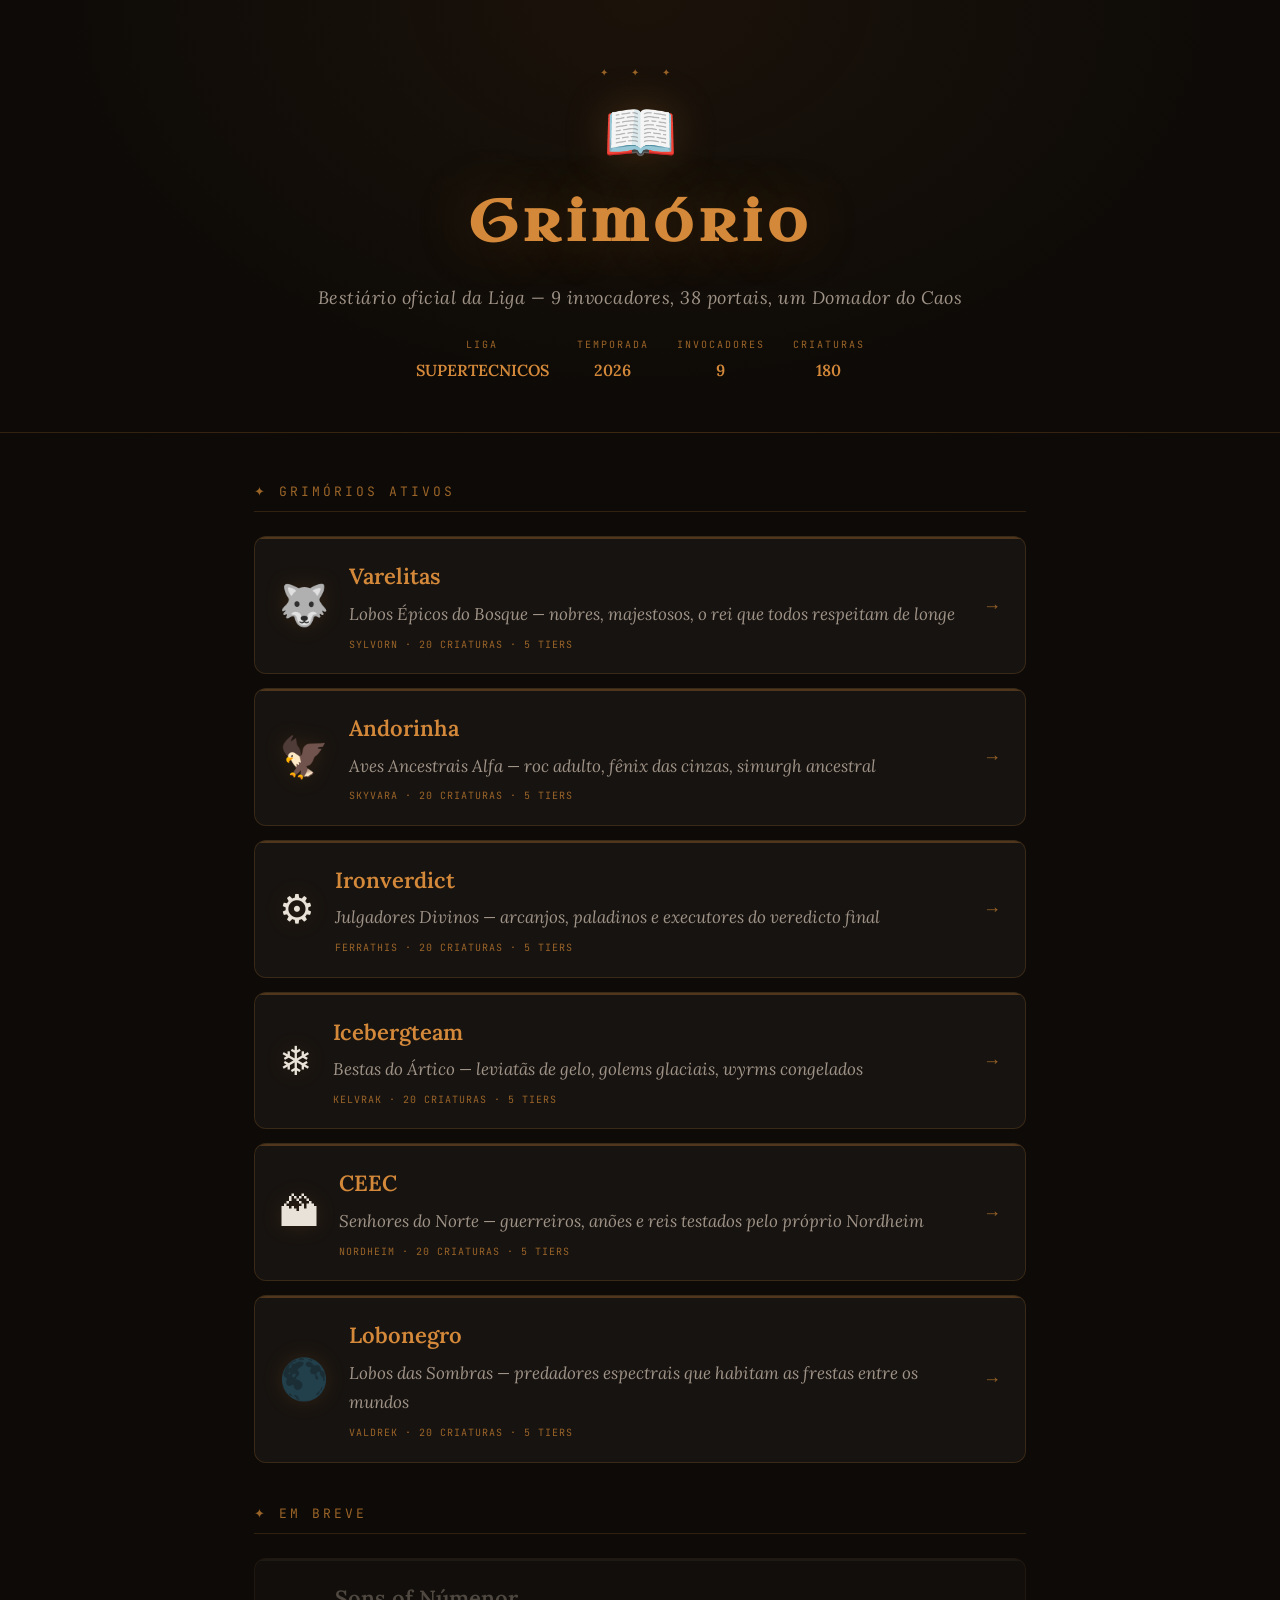
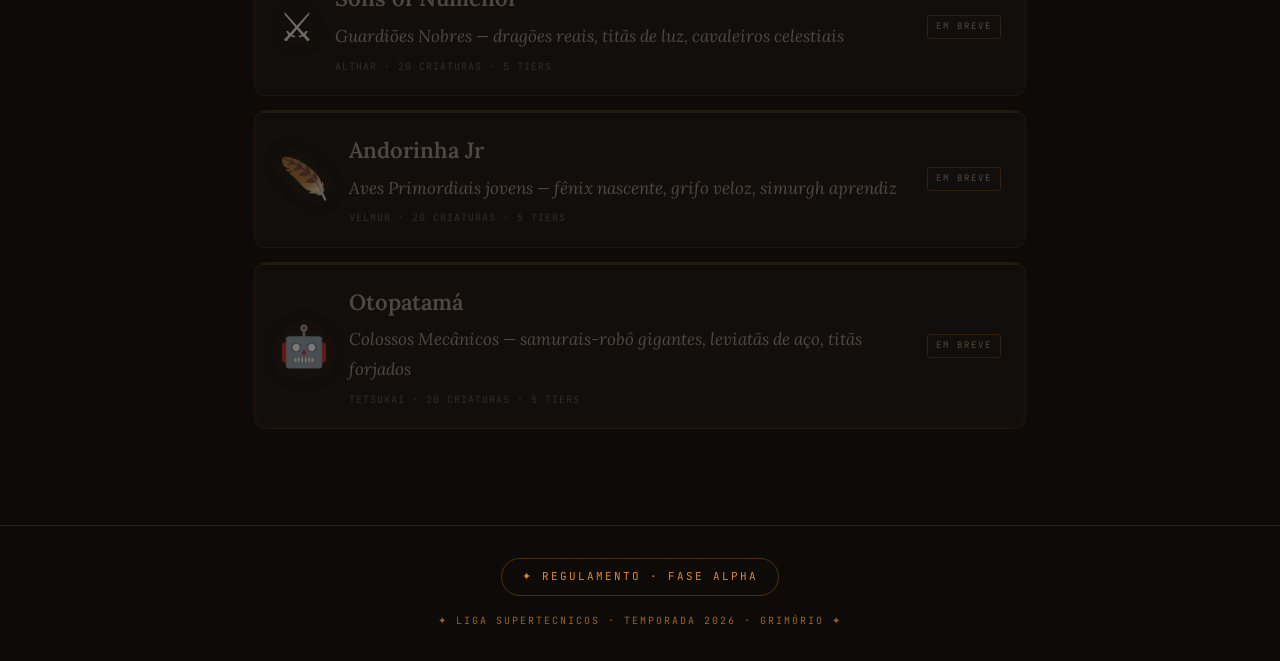
==== index.html @ a9ad7cc8 "Add files via upload" ====
<!DOCTYPE html>
<html lang="pt-BR">
<head>
<meta charset="UTF-8">
<meta name="viewport" content="width=device-width, initial-scale=1.0">
<meta name="description" content="Grimório — Liga Supertecnicos 2026. Todos os grimórios de criaturas da liga.">
<meta property="og:title" content="Grimório — Liga Supertecnicos">
<meta property="og:description" content="Todos os grimórios de criaturas · Liga Supertecnicos 2026">
<title>Grimório · Liga Supertecnicos</title>
<link rel="preconnect" href="https://fonts.googleapis.com">
<link href="https://fonts.googleapis.com/css2?family=Uncial+Antiqua&family=Lora:ital,wght@0,400;0,600;1,400;1,600&family=JetBrains+Mono:wght@400;500&display=swap" rel="stylesheet">
<style>
:root {
  --bg:          #0d0a07;
  --bg-card:     #171310;
  --bg-surface:  #1e1812;
  --ember:       #d4893a;
  --ember-dim:   #9a6428;
  --ember-glow:  rgba(196,124,43,0.10);
  --stone:       #e8e2d8;
  --stone-dim:   #a09488;
  --border:      rgba(212,137,58,0.18);
  --border-strong: rgba(212,137,58,0.35);
}
*, *::before, *::after { margin:0; padding:0; box-sizing:border-box; }
html { scroll-behavior:smooth; }
body {
  background: var(--bg);
  color: var(--stone);
  font-family: 'Lora', Georgia, serif;
  font-size: 20px;
  line-height: 1.75;
  min-height: 100vh;
  display: flex;
  flex-direction: column;
}

/* ── HEADER ── */
.header {
  text-align: center;
  padding: 4rem 1.5rem 3rem;
  border-bottom: 1px solid var(--border);
  background: radial-gradient(ellipse at 50% 0%, rgba(196,124,43,.08) 0%, transparent 68%);
}
.header-ornament {
  font-size: 10px;
  letter-spacing: 10px;
  color: var(--ember-dim);
  margin-bottom: 1.2rem;
}
.header-sigil {
  font-size: 60px;
  line-height: 1;
  margin-bottom: .7rem;
  display: block;
  filter: drop-shadow(0 0 20px rgba(196,124,43,.25));
}
.header h1 {
  font-family: 'Uncial Antiqua', serif;
  font-size: clamp(2.2rem, 8vw, 3.6rem);
  color: var(--ember);
  letter-spacing: 6px;
  text-shadow: 0 0 60px rgba(196,124,43,.3);
}
.header-sub {
  font-size: 18px;
  color: var(--stone-dim);
  font-style: italic;
  margin-top: .6rem;
  letter-spacing: .5px;
}
.header-meta {
  display: flex;
  justify-content: center;
  gap: 28px;
  margin-top: 1.4rem;
  flex-wrap: wrap;
}
.header-meta-item {
  font-family: 'JetBrains Mono', monospace;
  font-size: 10px;
  letter-spacing: 2px;
  color: var(--ember-dim);
  text-transform: uppercase;
}
.header-meta-item span {
  display: block;
  font-size: 16px;
  color: var(--ember);
  letter-spacing: 0;
  font-family: 'Lora', serif;
  font-weight: 600;
  margin-top: 2px;
}

/* ── MAIN ── */
.main {
  max-width: 820px;
  margin: 0 auto;
  padding: 3rem 1.5rem 6rem;
  flex: 1;
}

.section-title {
  font-family: 'JetBrains Mono', monospace;
  font-size: 13px;
  letter-spacing: 3px;
  color: var(--ember-dim);
  text-transform: uppercase;
  margin-bottom: 1.5rem;
  padding-bottom: 8px;
  border-bottom: 1px solid var(--border);
}
.section-title + .section-title { margin-top: 2.5rem; }

/* ── GRIMÓRIO CARD ── */
.grimorio-list { display: grid; gap: 14px; }

.grimorio-card {
  background: var(--bg-card);
  border: 1px solid var(--border);
  border-radius: 12px;
  padding: 20px 24px;
  display: flex;
  align-items: center;
  gap: 20px;
  text-decoration: none;
  color: inherit;
  transition: border-color .3s, background .3s, transform .25s;
  position: relative;
  overflow: hidden;
}
.grimorio-card::before {
  content: '';
  position: absolute;
  top: 0; left: 0; right: 0;
  height: 2px;
  background: var(--ember);
  opacity: .3;
  border-radius: 12px 12px 0 0;
}
.grimorio-card:hover {
  background: var(--bg-surface);
  border-color: var(--border-strong);
  transform: translateY(-2px);
}
.grimorio-card:hover::before { opacity: .7; }

/* ── SOON CARD ── */
.grimorio-card.soon {
  opacity: .45;
  cursor: default;
  pointer-events: none;
}
.grimorio-card.soon::before { background: var(--stone-dim); opacity: .2; }

.card-sigil {
  font-size: 40px;
  flex-shrink: 0;
  filter: drop-shadow(0 0 10px rgba(196,124,43,.15));
}
.card-info { flex: 1; }
.card-name {
  font-family: 'Lora', serif;
  font-size: 22px;
  font-weight: 600;
  color: var(--ember);
  margin-bottom: 4px;
}
.soon .card-name { color: var(--stone-dim); }
.card-desc {
  font-size: 17px;
  color: var(--stone-dim);
  font-style: italic;
}
.card-meta {
  font-family: 'JetBrains Mono', monospace;
  font-size: 10px;
  color: var(--ember-dim);
  letter-spacing: 1px;
  margin-top: 6px;
}
.soon .card-meta { color: var(--stone-dim); opacity: .5; }
.card-arrow {
  font-size: 18px;
  color: var(--ember-dim);
  flex-shrink: 0;
  transition: color .2s, transform .2s;
}
.grimorio-card:hover .card-arrow {
  color: var(--ember);
  transform: translateX(4px);
}
.card-soon-badge {
  font-family: 'JetBrains Mono', monospace;
  font-size: 9px;
  letter-spacing: 2px;
  color: var(--stone-dim);
  border: 1px solid var(--border-strong);
  border-radius: 3px;
  padding: 3px 8px;
  flex-shrink: 0;
  text-transform: uppercase;
}

/* ── FOOTER ── */
.footer {
  text-align: center;
  padding: 2rem 1.5rem;
  border-top: 1px solid var(--border);
  font-family: 'JetBrains Mono', monospace;
  font-size: 10px;
  color: var(--ember-dim);
  letter-spacing: 2px;
  text-transform: uppercase;
}

@media (max-width: 500px) {
  .main { padding: 2rem 1rem 4rem; }
  .header { padding: 2.5rem 1rem 2rem; }
  .grimorio-card { padding: 16px; gap: 14px; }
  .card-sigil { font-size: 32px; }
}
</style>
</head>
<body>

<header class="header">
  <div class="header-ornament">✦ ✦ ✦</div>
  <span class="header-sigil">📖</span>
  <h1>Grimório</h1>
  <p class="header-sub">Bestiário oficial da Liga — 9 invocadores, 38 portais, um Domador do Caos</p>
  <div class="header-meta">
    <div class="header-meta-item">Liga<span>Supertecnicos</span></div>
    <div class="header-meta-item">Temporada<span>2026</span></div>
    <div class="header-meta-item">Invocadores<span>9</span></div>
    <div class="header-meta-item">Criaturas<span>180</span></div>
  </div>
</header>

<main class="main">

  <div class="section-title">✦ Grimórios ativos</div>
  <div class="grimorio-list">

    <a class="grimorio-card" href="./varelitas/varelitas-index.html">
      <div class="card-sigil">🐺</div>
      <div class="card-info">
        <div class="card-name">Varelitas</div>
        <div class="card-desc">Lobos Épicos do Bosque — nobres, majestosos, o rei que todos respeitam de longe</div>
        <div class="card-meta">SYLVORN · 20 CRIATURAS · 5 TIERS</div>
      </div>
      <div class="card-arrow">→</div>
    </a>

    <a class="grimorio-card" href="./andorinha/andorinha-index.html">
      <div class="card-sigil">🦅</div>
      <div class="card-info">
        <div class="card-name">Andorinha</div>
        <div class="card-desc">Aves Ancestrais Alfa — roc adulto, fênix das cinzas, simurgh ancestral</div>
        <div class="card-meta">SKYVARA · 20 CRIATURAS · 5 TIERS</div>
      </div>
      <div class="card-arrow">→</div>
    </a>

    <a class="grimorio-card" href="./ironverdict/ironverdict-index.html">
      <div class="card-sigil">⚙</div>
      <div class="card-info">
        <div class="card-name">Ironverdict</div>
        <div class="card-desc">Julgadores Divinos — arcanjos, paladinos e executores do veredicto final</div>
        <div class="card-meta">FERRATHIS · 20 CRIATURAS · 5 TIERS</div>
      </div>
      <div class="card-arrow">→</div>
    </a>

    <a class="grimorio-card" href="./icebergteam/icebergteam-index.html">
      <div class="card-sigil">❄</div>
      <div class="card-info">
        <div class="card-name">Icebergteam</div>
        <div class="card-desc">Bestas do Ártico — leviatãs de gelo, golems glaciais, wyrms congelados</div>
        <div class="card-meta">KELVRAK · 20 CRIATURAS · 5 TIERS</div>
      </div>
      <div class="card-arrow">→</div>
    </a>

    <a class="grimorio-card" href="./ceec/ceec-index.html">
      <div class="card-sigil">🏔</div>
      <div class="card-info">
        <div class="card-name">CEEC</div>
        <div class="card-desc">Senhores do Norte — guerreiros, anões e reis testados pelo próprio Nordheim</div>
        <div class="card-meta">NORDHEIM · 20 CRIATURAS · 5 TIERS</div>
      </div>
      <div class="card-arrow">→</div>
    </a>

    <a class="grimorio-card" href="./lobonegro/lobonegro-index.html">
      <div class="card-sigil">🌑</div>
      <div class="card-info">
        <div class="card-name">Lobonegro</div>
        <div class="card-desc">Lobos das Sombras — predadores espectrais que habitam as frestas entre os mundos</div>
        <div class="card-meta">VALDREK · 20 CRIATURAS · 5 TIERS</div>
      </div>
      <div class="card-arrow">→</div>
    </a>

  </div>

  <div class="section-title" style="margin-top:2.5rem;">✦ Em breve</div>
  <div class="grimorio-list">

    <div class="grimorio-card soon">
      <div class="card-sigil">⚔</div>
      <div class="card-info">
        <div class="card-name">Sons of Númenor</div>
        <div class="card-desc">Guardiões Nobres — dragões reais, titãs de luz, cavaleiros celestiais</div>
        <div class="card-meta">ALTHAR · 20 CRIATURAS · 5 TIERS</div>
      </div>
      <div class="card-soon-badge">Em breve</div>
    </div>

    <div class="grimorio-card soon">
      <div class="card-sigil">🪶</div>
      <div class="card-info">
        <div class="card-name">Andorinha Jr</div>
        <div class="card-desc">Aves Primordiais jovens — fênix nascente, grifo veloz, simurgh aprendiz</div>
        <div class="card-meta">VELMUR · 20 CRIATURAS · 5 TIERS</div>
      </div>
      <div class="card-soon-badge">Em breve</div>
    </div>

    <div class="grimorio-card soon">
      <div class="card-sigil">🤖</div>
      <div class="card-info">
        <div class="card-name">Otopatamá</div>
        <div class="card-desc">Colossos Mecânicos — samurais-robô gigantes, leviatãs de aço, titãs forjados</div>
        <div class="card-meta">TETSUKAI · 20 CRIATURAS · 5 TIERS</div>
      </div>
      <div class="card-soon-badge">Em breve</div>
    </div>

  </div>

</main>

<footer class="footer">
  <a href="./regulamento-fase-alpha.html" style="display:inline-block;margin-bottom:1rem;font-family:'JetBrains Mono',monospace;font-size:11px;letter-spacing:2px;text-transform:uppercase;color:var(--ember);text-decoration:none;border:1px solid rgba(212,137,58,0.3);padding:8px 20px;border-radius:20px;transition:all .2s;" onmouseover="this.style.background='rgba(196,124,43,0.1)'" onmouseout="this.style.background='transparent'">
    ✦ Regulamento · Fase Alpha
  </a><br>
  ✦ Liga Supertecnicos · Temporada 2026 · Grimório ✦
</footer>

</body>
</html>
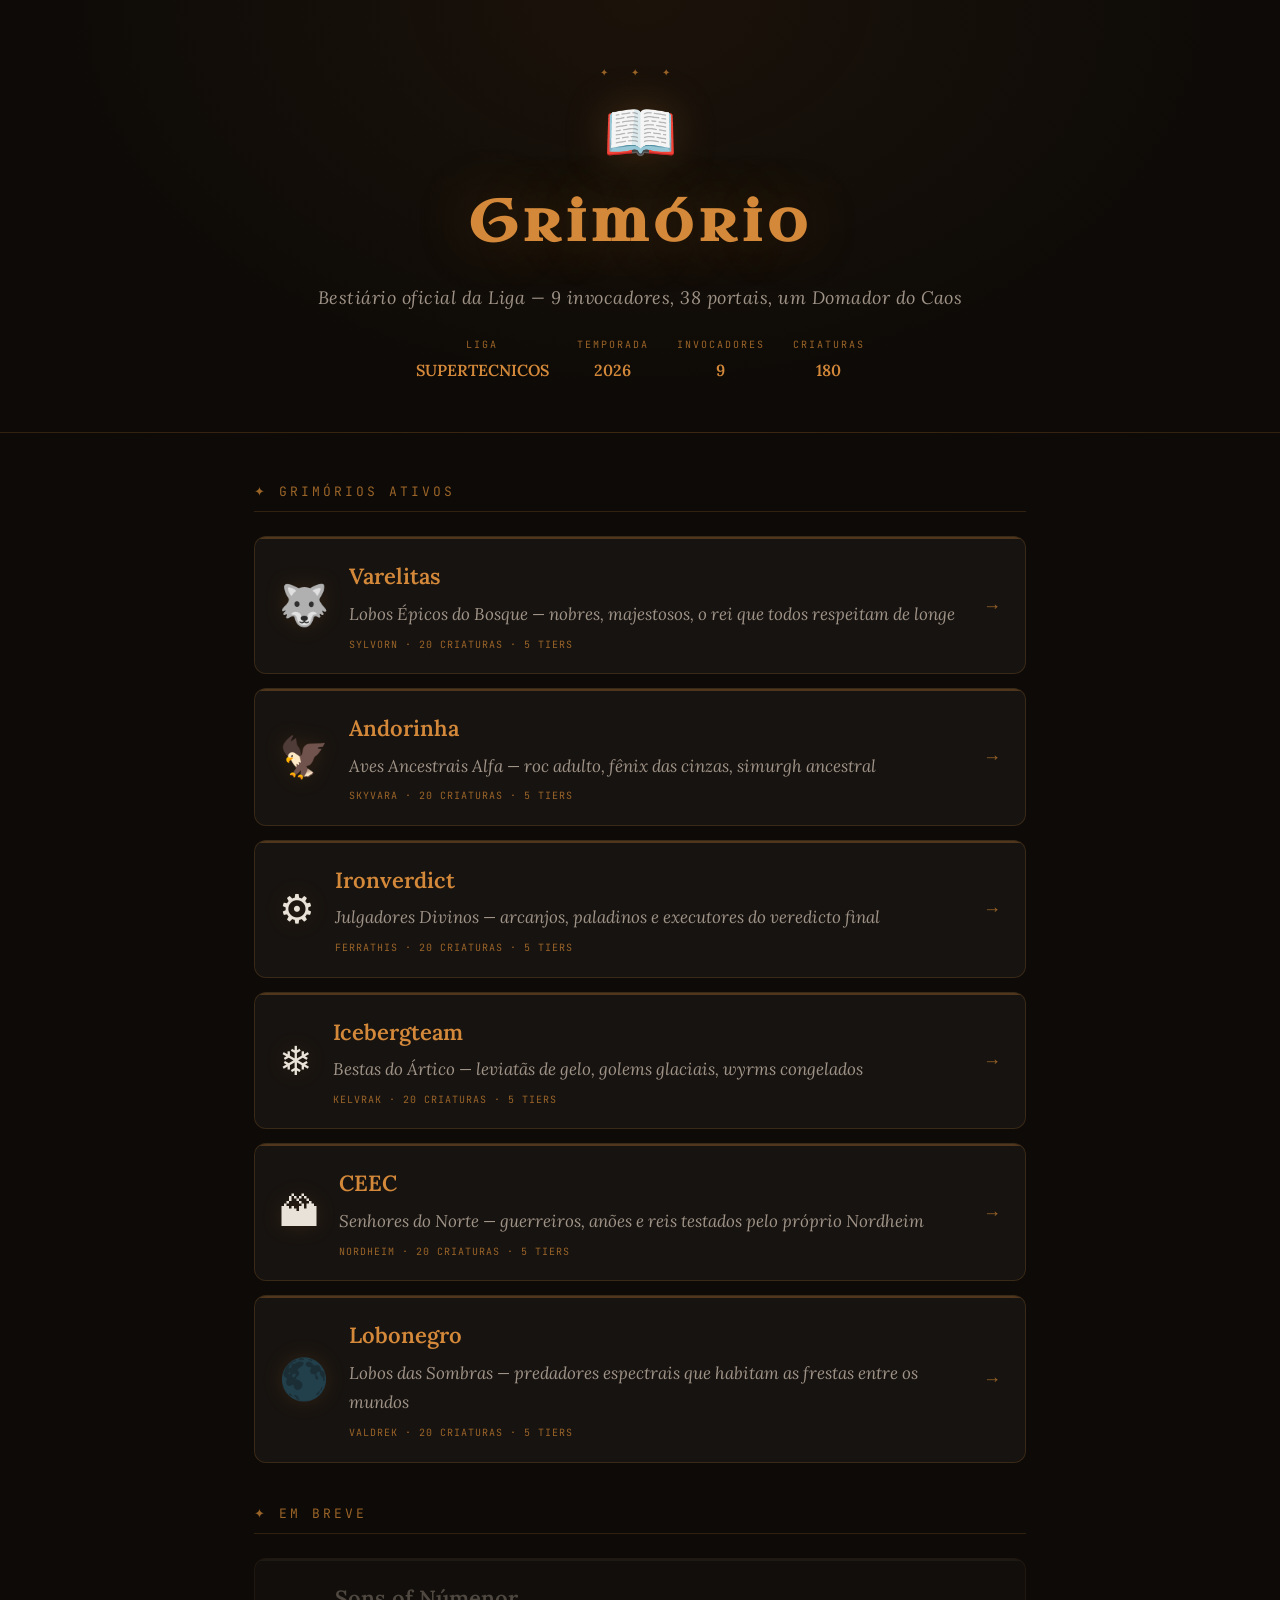
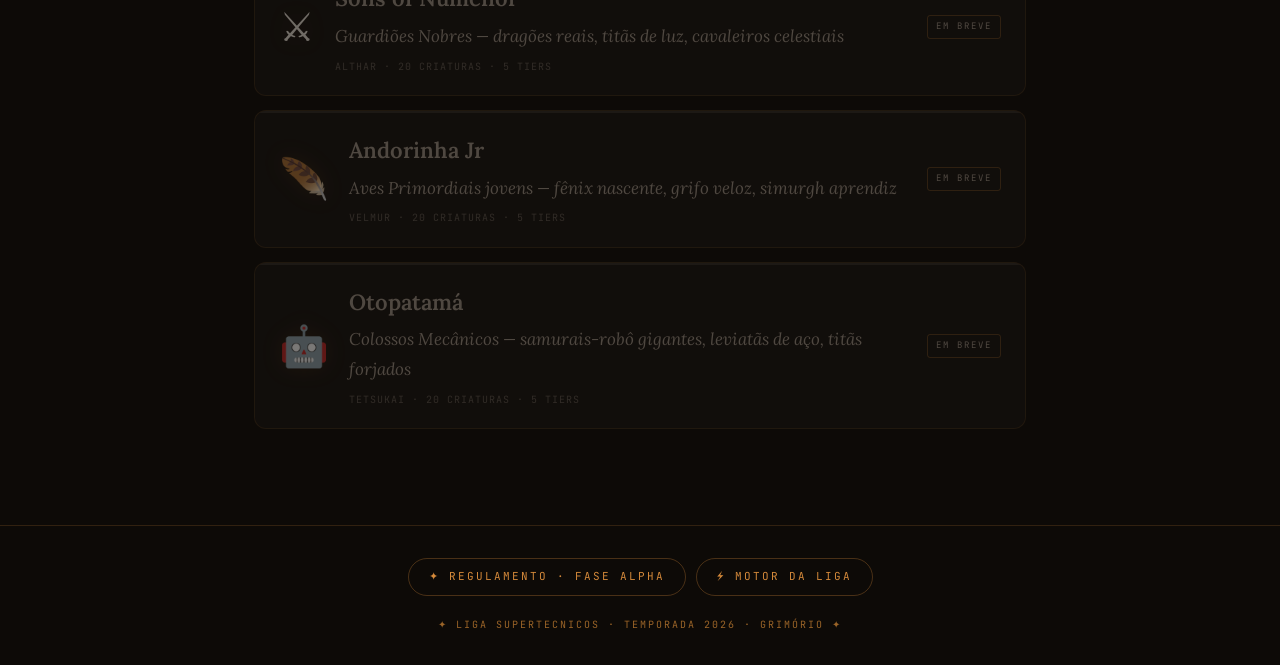
==== commit 6c777b2f: "Add files via upload" ====
--- a/index.html
+++ b/index.html
@@ -343,9 +343,14 @@
 </main>
 
 <footer class="footer">
-  <a href="./regulamento-fase-alpha.html" style="display:inline-block;margin-bottom:1rem;font-family:'JetBrains Mono',monospace;font-size:11px;letter-spacing:2px;text-transform:uppercase;color:var(--ember);text-decoration:none;border:1px solid rgba(212,137,58,0.3);padding:8px 20px;border-radius:20px;transition:all .2s;" onmouseover="this.style.background='rgba(196,124,43,0.1)'" onmouseout="this.style.background='transparent'">
-    ✦ Regulamento · Fase Alpha
-  </a><br>
+  <div style="display:flex;gap:10px;justify-content:center;flex-wrap:wrap;margin-bottom:1.25rem;">
+    <a href="./regulamento-fase-alpha.html" style="display:inline-block;font-family:'JetBrains Mono',monospace;font-size:11px;letter-spacing:2px;text-transform:uppercase;color:var(--ember);text-decoration:none;border:1px solid rgba(212,137,58,0.3);padding:8px 20px;border-radius:20px;transition:all .2s;" onmouseover="this.style.background='rgba(196,124,43,0.1)'" onmouseout="this.style.background='transparent'">
+      ✦ Regulamento · Fase Alpha
+    </a>
+    <a href="./motor-alpha.html" style="display:inline-block;font-family:'JetBrains Mono',monospace;font-size:11px;letter-spacing:2px;text-transform:uppercase;color:var(--ember);text-decoration:none;border:1px solid rgba(212,137,58,0.3);padding:8px 20px;border-radius:20px;transition:all .2s;" onmouseover="this.style.background='rgba(196,124,43,0.1)'" onmouseout="this.style.background='transparent'">
+      ⚡ Motor da Liga
+    </a>
+  </div>
   ✦ Liga Supertecnicos · Temporada 2026 · Grimório ✦
 </footer>
 
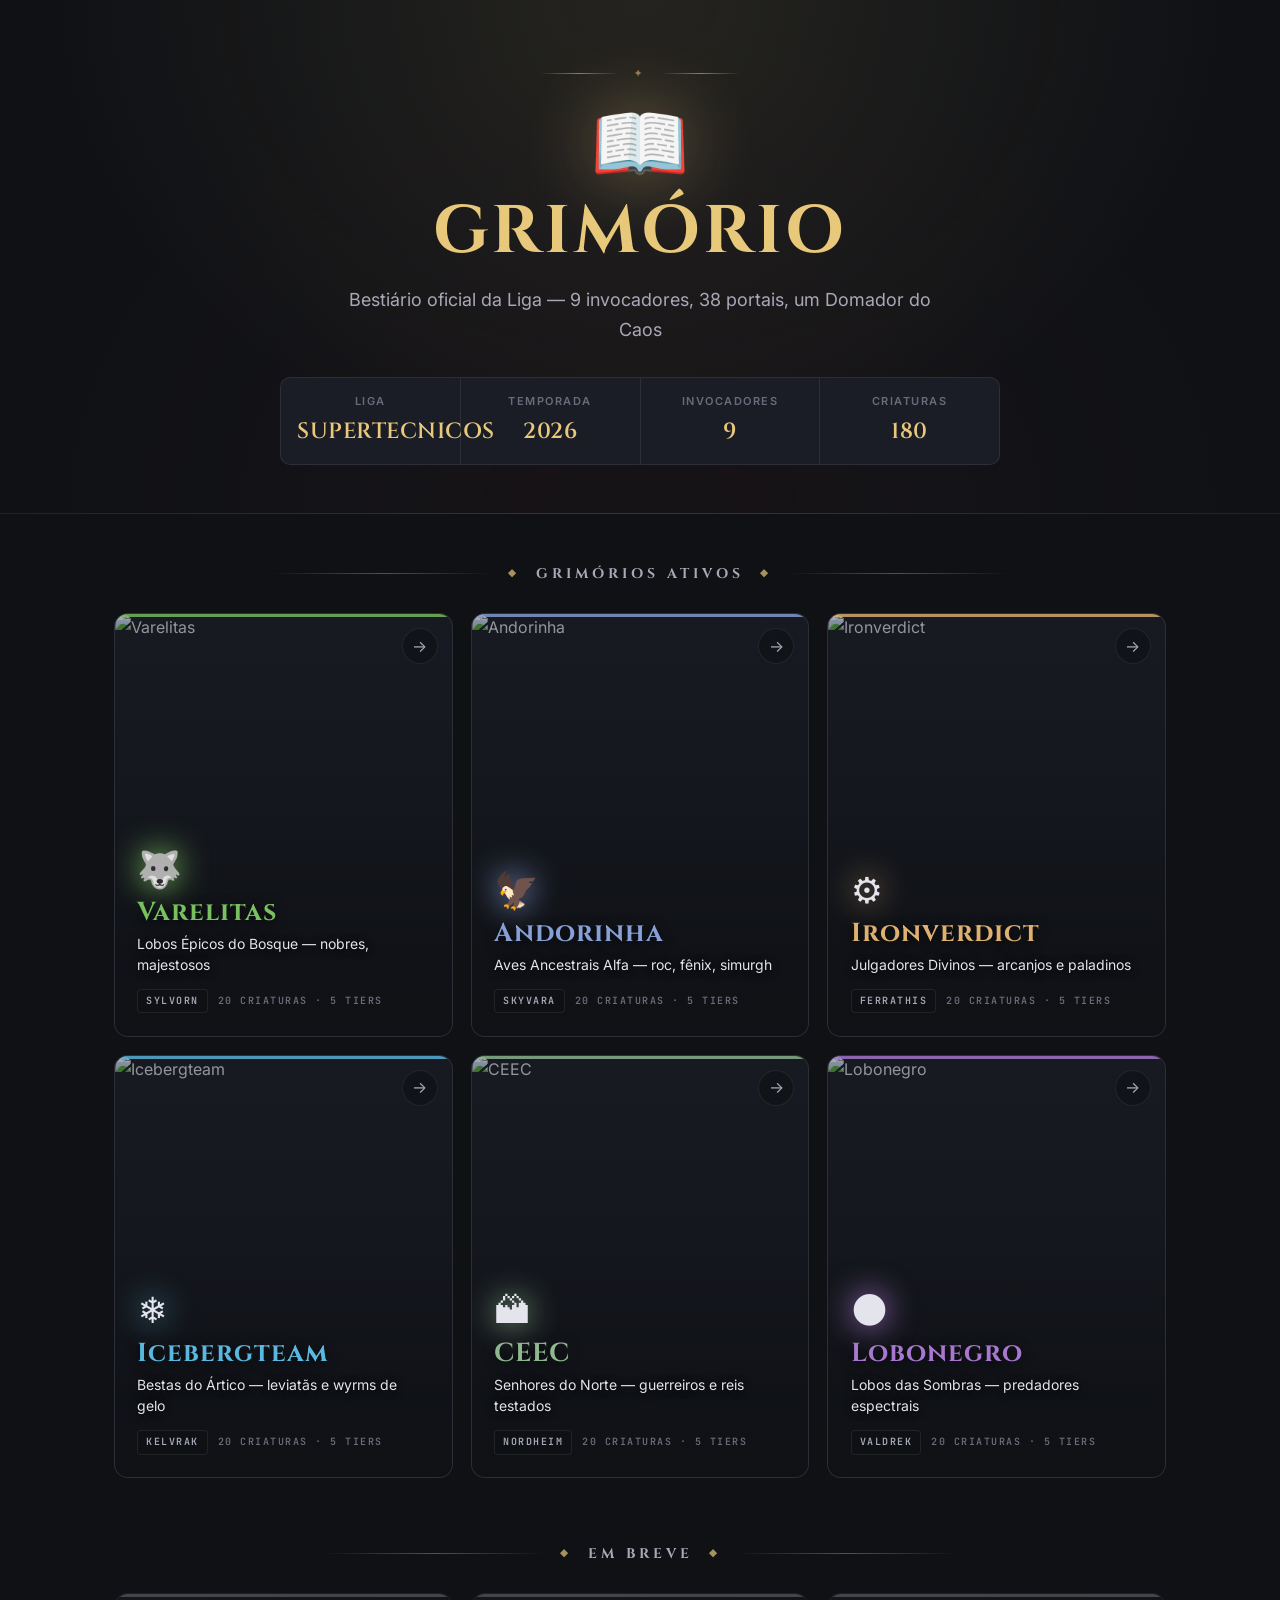
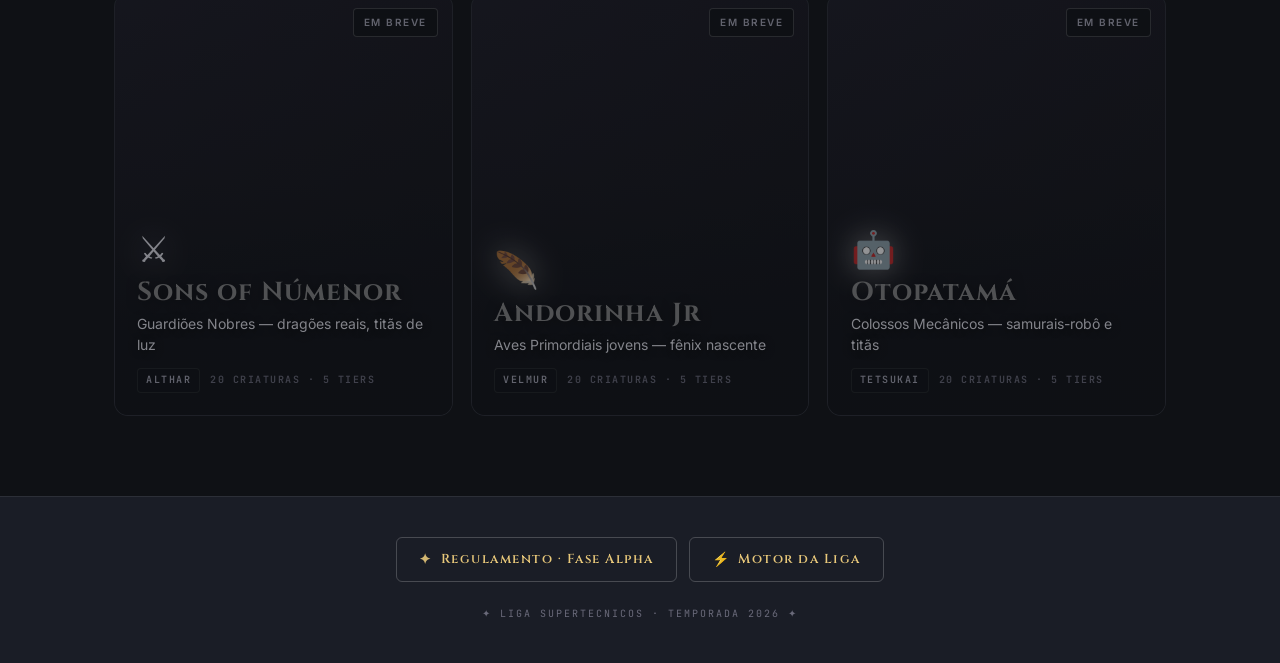
==== commit 2b82ab5f: "Add files via upload" ====
--- a/index.html
+++ b/index.html
@@ -6,227 +6,436 @@
 <meta name="description" content="Grimório — Liga Supertecnicos 2026. Todos os grimórios de criaturas da liga.">
 <meta property="og:title" content="Grimório — Liga Supertecnicos">
 <meta property="og:description" content="Todos os grimórios de criaturas · Liga Supertecnicos 2026">
-<title>Grimório · Liga Supertecnicos</title>
+<title>Grimório · Liga Supertecnicos 2026</title>
+
 <link rel="preconnect" href="https://fonts.googleapis.com">
-<link href="https://fonts.googleapis.com/css2?family=Uncial+Antiqua&family=Lora:ital,wght@0,400;0,600;1,400;1,600&family=JetBrains+Mono:wght@400;500&display=swap" rel="stylesheet">
+<link rel="preconnect" href="https://fonts.gstatic.com" crossorigin>
+<link href="https://fonts.googleapis.com/css2?family=Cinzel:wght@500;600;700&family=Inter:wght@400;500;600;700&family=JetBrains+Mono:wght@400;500;600&display=swap" rel="stylesheet">
+
 <style>
 :root {
-  --bg:          #0d0a07;
-  --bg-card:     #171310;
-  --bg-surface:  #1e1812;
-  --ember:       #d4893a;
-  --ember-dim:   #9a6428;
-  --ember-glow:  rgba(196,124,43,0.10);
-  --stone:       #e8e2d8;
-  --stone-dim:   #a09488;
-  --border:      rgba(212,137,58,0.18);
-  --border-strong: rgba(212,137,58,0.35);
-}
-*, *::before, *::after { margin:0; padding:0; box-sizing:border-box; }
-html { scroll-behavior:smooth; }
+  --bg:           #0f1115;
+  --bg-card:      #1a1d26;
+  --bg-surface:   #232633;
+  --bg-elevated:  #2c2f3d;
+
+  --text-primary:   #e4e4ec;
+  --text-secondary: #a8a8b8;
+  --text-tertiary:  #6a6a7a;
+
+  --border:        rgba(255, 255, 255, 0.08);
+  --border-strong: rgba(255, 255, 255, 0.20);
+
+  --accent:        #e8c87a;
+  --accent-soft:   rgba(232, 200, 122, 0.10);
+  --accent-strong: rgba(232, 200, 122, 0.40);
+
+  --tier-ss-rgb: 220, 80, 80;
+}
+
+* { margin: 0; padding: 0; box-sizing: border-box; }
+html { scroll-behavior: smooth; }
 body {
   background: var(--bg);
-  color: var(--stone);
-  font-family: 'Lora', Georgia, serif;
-  font-size: 20px;
-  line-height: 1.75;
+  color: var(--text-primary);
+  font-family: 'Inter', system-ui, -apple-system, sans-serif;
+  font-size: 16px;
+  line-height: 1.65;
   min-height: 100vh;
   display: flex;
   flex-direction: column;
-}
-
-/* ── HEADER ── */
+  -webkit-font-smoothing: antialiased;
+  -moz-osx-font-smoothing: grayscale;
+}
+::selection { background: var(--accent); color: var(--bg); }
+
+/* ═══════════ HEADER ═══════════ */
 .header {
   text-align: center;
   padding: 4rem 1.5rem 3rem;
   border-bottom: 1px solid var(--border);
-  background: radial-gradient(ellipse at 50% 0%, rgba(196,124,43,.08) 0%, transparent 68%);
-}
+  background:
+    radial-gradient(ellipse at 50% 0%, var(--accent-soft) 0%, transparent 65%),
+    radial-gradient(ellipse at 50% 100%, rgba(var(--tier-ss-rgb), .04) 0%, transparent 70%);
+  position: relative;
+}
+
 .header-ornament {
-  font-size: 10px;
-  letter-spacing: 10px;
-  color: var(--ember-dim);
-  margin-bottom: 1.2rem;
-}
+  display: flex;
+  align-items: center;
+  justify-content: center;
+  gap: 14px;
+  margin-bottom: 1.25rem;
+  color: var(--accent);
+  opacity: .55;
+}
+.header-ornament::before, .header-ornament::after {
+  content: '';
+  width: 80px;
+  height: 1px;
+  background: linear-gradient(90deg, transparent, currentColor, transparent);
+}
+.header-ornament-icon {
+  font-size: 11px;
+  letter-spacing: 4px;
+}
+
 .header-sigil {
-  font-size: 60px;
+  font-size: 5rem;
   line-height: 1;
-  margin-bottom: .7rem;
+  margin-bottom: 1rem;
   display: block;
-  filter: drop-shadow(0 0 20px rgba(196,124,43,.25));
-}
+  filter: drop-shadow(0 0 36px var(--accent-strong));
+}
+
 .header h1 {
-  font-family: 'Uncial Antiqua', serif;
-  font-size: clamp(2.2rem, 8vw, 3.6rem);
-  color: var(--ember);
-  letter-spacing: 6px;
-  text-shadow: 0 0 60px rgba(196,124,43,.3);
-}
+  font-family: 'Cinzel', serif;
+  font-size: clamp(2.5rem, 7vw, 4.2rem);
+  font-weight: 700;
+  color: var(--accent);
+  letter-spacing: 4px;
+  line-height: 1;
+  text-transform: uppercase;
+}
+
 .header-sub {
   font-size: 18px;
-  color: var(--stone-dim);
-  font-style: italic;
-  margin-top: .6rem;
-  letter-spacing: .5px;
-}
+  color: var(--text-secondary);
+  margin-top: 1.25rem;
+  max-width: 600px;
+  margin-left: auto;
+  margin-right: auto;
+  line-height: 1.65;
+}
+
 .header-meta {
   display: flex;
   justify-content: center;
-  gap: 28px;
-  margin-top: 1.4rem;
+  gap: 0;
+  margin-top: 2rem;
   flex-wrap: wrap;
+  border: 1px solid var(--border);
+  border-radius: 10px;
+  background: var(--bg-card);
+  max-width: 720px;
+  margin-left: auto;
+  margin-right: auto;
+  overflow: hidden;
 }
 .header-meta-item {
+  flex: 1;
+  min-width: 140px;
+  padding: 14px 16px;
+  font-family: 'Inter', sans-serif;
+  font-size: 11px;
+  font-weight: 600;
+  letter-spacing: 1.5px;
+  color: var(--text-tertiary);
+  text-transform: uppercase;
+  border-right: 1px solid var(--border);
+  text-align: center;
+}
+.header-meta-item:last-child { border-right: none; }
+.header-meta-item span {
+  display: block;
+  font-family: 'Cinzel', serif;
+  font-size: 22px;
+  font-weight: 600;
+  color: var(--accent);
+  letter-spacing: .5px;
+  margin-top: 4px;
+}
+
+/* ═══════════ MAIN ═══════════ */
+.main {
+  max-width: 1100px;
+  margin: 0 auto;
+  width: 100%;
+  padding: 3rem 1.5rem 5rem;
+  flex: 1;
+}
+
+.section-title {
+  display: flex;
+  align-items: center;
+  justify-content: center;
+  gap: 16px;
+  font-family: 'Cinzel', serif;
+  font-size: 14px;
+  font-weight: 700;
+  letter-spacing: 4px;
+  color: var(--text-secondary);
+  margin: 0 0 1.75rem;
+  text-transform: uppercase;
+}
+.section-title::before, .section-title::after {
+  content: '';
+  flex: 1;
+  max-width: 220px;
+  height: 1px;
+  background: linear-gradient(90deg, transparent, var(--accent), transparent);
+  opacity: .35;
+}
+.section-title-icon { color: var(--accent); font-size: 10px; opacity: .7; }
+.section-title.next { margin-top: 4rem; }
+
+/* ═══════════ GRIMORIO CARDS ═══════════ */
+.grimorio-grid {
+  display: grid;
+  grid-template-columns: repeat(auto-fill, minmax(280px, 1fr));
+  gap: 18px;
+}
+
+.grimorio-card {
+  position: relative;
+  display: block;
+  background: var(--bg-card);
+  border: 1px solid var(--border);
+  border-radius: 14px;
+  overflow: hidden;
+  text-decoration: none;
+  color: inherit;
+  cursor: pointer;
+  transition: transform .35s cubic-bezier(.2,.8,.2,1),
+              box-shadow .35s,
+              border-color .25s;
+  aspect-ratio: 4 / 5;
+}
+
+.grimorio-card:hover {
+  transform: translateY(-6px);
+  border-color: var(--accent-strong);
+  box-shadow: 0 16px 36px rgba(0, 0, 0, .55),
+              0 0 0 1px var(--accent-soft);
+}
+
+.card-bg-image {
+  position: absolute;
+  inset: 0;
+  width: 100%;
+  height: 100%;
+  object-fit: cover;
+  object-position: center top;
+  transition: transform .55s cubic-bezier(.2,.8,.2,1), opacity .35s;
+  opacity: .85;
+}
+.grimorio-card:hover .card-bg-image {
+  transform: scale(1.08);
+  opacity: 1;
+}
+
+.card-shade {
+  position: absolute;
+  inset: 0;
+  background:
+    linear-gradient(180deg,
+      rgba(15, 17, 21, .25) 0%,
+      rgba(15, 17, 21, .50) 45%,
+      rgba(15, 17, 21, .92) 80%,
+      rgba(15, 17, 21, .98) 100%);
+  pointer-events: none;
+}
+
+.card-accent-line {
+  position: absolute;
+  top: 0;
+  left: 0;
+  right: 0;
+  height: 3px;
+  background: var(--card-accent, var(--accent));
+  opacity: .8;
+  z-index: 2;
+}
+
+.card-content {
+  position: absolute;
+  bottom: 0;
+  left: 0;
+  right: 0;
+  padding: 1.25rem 1.4rem 1.4rem;
+  z-index: 2;
+}
+
+.card-sigil {
+  font-size: 2.25rem;
+  line-height: 1;
+  margin-bottom: .75rem;
+  display: block;
+  filter: drop-shadow(0 0 16px var(--card-accent, var(--accent)));
+}
+
+.card-name {
+  font-family: 'Cinzel', serif;
+  font-size: 26px;
+  font-weight: 700;
+  color: var(--card-accent, var(--accent));
+  letter-spacing: 1px;
+  line-height: 1.1;
+  margin-bottom: .35rem;
+  text-shadow: 0 2px 12px rgba(0, 0, 0, .6);
+}
+
+.card-tagline {
+  font-size: 14px;
+  color: var(--text-primary);
+  line-height: 1.5;
+  margin-bottom: .85rem;
+  text-shadow: 0 1px 8px rgba(0, 0, 0, .8);
+}
+
+.card-meta {
+  display: flex;
+  align-items: center;
+  gap: 10px;
   font-family: 'JetBrains Mono', monospace;
   font-size: 10px;
-  letter-spacing: 2px;
-  color: var(--ember-dim);
+  font-weight: 600;
+  color: var(--text-secondary);
+  letter-spacing: 1.5px;
   text-transform: uppercase;
 }
-.header-meta-item span {
-  display: block;
-  font-size: 16px;
-  color: var(--ember);
-  letter-spacing: 0;
-  font-family: 'Lora', serif;
-  font-weight: 600;
-  margin-top: 2px;
-}
-
-/* ── MAIN ── */
-.main {
-  max-width: 820px;
-  margin: 0 auto;
-  padding: 3rem 1.5rem 6rem;
-  flex: 1;
-}
-
-.section-title {
-  font-family: 'JetBrains Mono', monospace;
-  font-size: 13px;
-  letter-spacing: 3px;
-  color: var(--ember-dim);
-  text-transform: uppercase;
-  margin-bottom: 1.5rem;
-  padding-bottom: 8px;
-  border-bottom: 1px solid var(--border);
-}
-.section-title + .section-title { margin-top: 2.5rem; }
-
-/* ── GRIMÓRIO CARD ── */
-.grimorio-list { display: grid; gap: 14px; }
-
-.grimorio-card {
-  background: var(--bg-card);
+.card-meta-region {
+  padding: 3px 8px;
+  background: rgba(15, 17, 21, .65);
   border: 1px solid var(--border);
-  border-radius: 12px;
-  padding: 20px 24px;
+  border-radius: 4px;
+  backdrop-filter: blur(4px);
+  -webkit-backdrop-filter: blur(4px);
+}
+.card-meta-stats { color: var(--text-tertiary); }
+
+.card-arrow {
+  position: absolute;
+  top: 14px;
+  right: 14px;
+  width: 36px;
+  height: 36px;
+  border-radius: 50%;
+  background: rgba(15, 17, 21, .65);
+  border: 1px solid var(--border);
+  color: var(--text-secondary);
   display: flex;
   align-items: center;
-  gap: 20px;
-  text-decoration: none;
-  color: inherit;
-  transition: border-color .3s, background .3s, transform .25s;
-  position: relative;
-  overflow: hidden;
-}
-.grimorio-card::before {
-  content: '';
-  position: absolute;
-  top: 0; left: 0; right: 0;
-  height: 2px;
-  background: var(--ember);
-  opacity: .3;
-  border-radius: 12px 12px 0 0;
-}
-.grimorio-card:hover {
-  background: var(--bg-surface);
-  border-color: var(--border-strong);
-  transform: translateY(-2px);
-}
-.grimorio-card:hover::before { opacity: .7; }
-
-/* ── SOON CARD ── */
+  justify-content: center;
+  font-size: 16px;
+  z-index: 2;
+  backdrop-filter: blur(8px);
+  -webkit-backdrop-filter: blur(8px);
+  transition: all .25s;
+}
+.grimorio-card:hover .card-arrow {
+  background: var(--card-accent, var(--accent));
+  color: var(--bg);
+  border-color: transparent;
+  transform: translateX(3px);
+}
+
+/* SOON */
 .grimorio-card.soon {
-  opacity: .45;
   cursor: default;
   pointer-events: none;
-}
-.grimorio-card.soon::before { background: var(--stone-dim); opacity: .2; }
-
-.card-sigil {
-  font-size: 40px;
-  flex-shrink: 0;
-  filter: drop-shadow(0 0 10px rgba(196,124,43,.15));
-}
-.card-info { flex: 1; }
-.card-name {
-  font-family: 'Lora', serif;
-  font-size: 22px;
+  opacity: .55;
+}
+.grimorio-card.soon .card-bg-image {
+  filter: grayscale(.7) brightness(.7);
+}
+.card-soon-badge {
+  position: absolute;
+  top: 14px;
+  right: 14px;
+  background: rgba(15, 17, 21, .85);
+  border: 1px solid var(--border-strong);
+  color: var(--text-secondary);
+  font-family: 'Inter', sans-serif;
+  font-size: 10px;
   font-weight: 600;
-  color: var(--ember);
-  margin-bottom: 4px;
-}
-.soon .card-name { color: var(--stone-dim); }
-.card-desc {
-  font-size: 17px;
-  color: var(--stone-dim);
-  font-style: italic;
-}
-.card-meta {
+  padding: 5px 10px;
+  border-radius: 4px;
+  letter-spacing: 1.5px;
+  text-transform: uppercase;
+  z-index: 2;
+  backdrop-filter: blur(8px);
+  -webkit-backdrop-filter: blur(8px);
+}
+
+.card-placeholder-bg {
+  position: absolute;
+  inset: 0;
+  background: linear-gradient(135deg,
+    rgba(40, 35, 50, .6) 0%,
+    rgba(20, 18, 25, .9) 100%);
+}
+
+/* ═══════════ FOOTER ═══════════ */
+.footer {
+  border-top: 1px solid var(--border);
+  padding: 2.5rem 1.5rem;
+  text-align: center;
+  background: var(--bg-card);
+}
+.footer-actions {
+  display: flex;
+  gap: 12px;
+  justify-content: center;
+  flex-wrap: wrap;
+  margin-bottom: 1.5rem;
+}
+.footer-btn {
+  display: inline-flex;
+  align-items: center;
+  gap: 8px;
+  font-family: 'Cinzel', serif;
+  font-size: 13px;
+  font-weight: 600;
+  letter-spacing: 1.5px;
+  color: var(--accent);
+  text-decoration: none;
+  background: transparent;
+  border: 1px solid var(--border-strong);
+  padding: 10px 22px;
+  border-radius: 6px;
+  transition: all .25s;
+}
+.footer-btn:hover {
+  background: var(--accent-soft);
+  border-color: var(--accent);
+  transform: translateY(-1px);
+}
+.footer-btn-icon { font-size: 14px; opacity: .9; }
+
+.footer-credit {
   font-family: 'JetBrains Mono', monospace;
   font-size: 10px;
-  color: var(--ember-dim);
-  letter-spacing: 1px;
-  margin-top: 6px;
-}
-.soon .card-meta { color: var(--stone-dim); opacity: .5; }
-.card-arrow {
-  font-size: 18px;
-  color: var(--ember-dim);
-  flex-shrink: 0;
-  transition: color .2s, transform .2s;
-}
-.grimorio-card:hover .card-arrow {
-  color: var(--ember);
-  transform: translateX(4px);
-}
-.card-soon-badge {
-  font-family: 'JetBrains Mono', monospace;
-  font-size: 9px;
-  letter-spacing: 2px;
-  color: var(--stone-dim);
-  border: 1px solid var(--border-strong);
-  border-radius: 3px;
-  padding: 3px 8px;
-  flex-shrink: 0;
-  text-transform: uppercase;
-}
-
-/* ── FOOTER ── */
-.footer {
-  text-align: center;
-  padding: 2rem 1.5rem;
-  border-top: 1px solid var(--border);
-  font-family: 'JetBrains Mono', monospace;
-  font-size: 10px;
-  color: var(--ember-dim);
+  color: var(--text-tertiary);
   letter-spacing: 2px;
   text-transform: uppercase;
 }
 
-@media (max-width: 500px) {
-  .main { padding: 2rem 1rem 4rem; }
+/* ═══════════ RESPONSIVE ═══════════ */
+@media (max-width: 600px) {
   .header { padding: 2.5rem 1rem 2rem; }
-  .grimorio-card { padding: 16px; gap: 14px; }
-  .card-sigil { font-size: 32px; }
+  .header h1 { font-size: 2.2rem; letter-spacing: 2px; }
+  .header-sigil { font-size: 4rem; }
+  .header-sub { font-size: 16px; }
+  .header-meta-item { min-width: 50%; border-right: none; border-bottom: 1px solid var(--border); }
+  .header-meta-item:nth-child(odd) { border-right: 1px solid var(--border); }
+  .header-meta-item span { font-size: 18px; }
+  .main { padding: 2rem 1rem 3rem; }
+  .grimorio-grid { grid-template-columns: 1fr; gap: 14px; }
+  .grimorio-card { aspect-ratio: 16 / 11; }
+  .section-title { font-size: 12px; letter-spacing: 2.5px; gap: 10px; }
+  .section-title::before, .section-title::after { max-width: 60px; }
+  .footer { padding: 2rem 1rem; }
+  .footer-btn { font-size: 12px; padding: 9px 18px; }
 }
 </style>
 </head>
 <body>
 
 <header class="header">
-  <div class="header-ornament">✦ ✦ ✦</div>
+  <div class="header-ornament">
+    <span class="header-ornament-icon">✦</span>
+  </div>
   <span class="header-sigil">📖</span>
   <h1>Grimório</h1>
   <p class="header-sub">Bestiário oficial da Liga — 9 invocadores, 38 portais, um Domador do Caos</p>
@@ -240,118 +449,182 @@
 
 <main class="main">
 
-  <div class="section-title">✦ Grimórios ativos</div>
-  <div class="grimorio-list">
-
-    <a class="grimorio-card" href="./varelitas/varelitas-index.html">
-      <div class="card-sigil">🐺</div>
-      <div class="card-info">
+  <div class="section-title">
+    <span class="section-title-icon">◆</span>
+    Grimórios Ativos
+    <span class="section-title-icon">◆</span>
+  </div>
+  <div class="grimorio-grid">
+
+    <a class="grimorio-card" href="./varelitas/varelitas-index.html" style="--card-accent:#7ac060;">
+      <img class="card-bg-image" src="https://cdn.jsdelivr.net/gh/andersonlluna/grimorio@main/varelitas/SS%20%281%29.jpg" alt="Varelitas" loading="lazy">
+      <div class="card-shade"></div>
+      <div class="card-accent-line"></div>
+      <div class="card-arrow">→</div>
+      <div class="card-content">
+        <span class="card-sigil">🐺</span>
         <div class="card-name">Varelitas</div>
-        <div class="card-desc">Lobos Épicos do Bosque — nobres, majestosos, o rei que todos respeitam de longe</div>
-        <div class="card-meta">SYLVORN · 20 CRIATURAS · 5 TIERS</div>
-      </div>
+        <div class="card-tagline">Lobos Épicos do Bosque — nobres, majestosos</div>
+        <div class="card-meta">
+          <span class="card-meta-region">Sylvorn</span>
+          <span class="card-meta-stats">20 Criaturas · 5 Tiers</span>
+        </div>
+      </div>
+    </a>
+
+    <a class="grimorio-card" href="./andorinha/andorinha-index.html" style="--card-accent:#88a0d8;">
+      <img class="card-bg-image" src="https://cdn.jsdelivr.net/gh/andersonlluna/grimorio@main/andorinha/SS.jpg" alt="Andorinha" loading="lazy">
+      <div class="card-shade"></div>
+      <div class="card-accent-line"></div>
       <div class="card-arrow">→</div>
-    </a>
-
-    <a class="grimorio-card" href="./andorinha/andorinha-index.html">
-      <div class="card-sigil">🦅</div>
-      <div class="card-info">
+      <div class="card-content">
+        <span class="card-sigil">🦅</span>
         <div class="card-name">Andorinha</div>
-        <div class="card-desc">Aves Ancestrais Alfa — roc adulto, fênix das cinzas, simurgh ancestral</div>
-        <div class="card-meta">SKYVARA · 20 CRIATURAS · 5 TIERS</div>
-      </div>
+        <div class="card-tagline">Aves Ancestrais Alfa — roc, fênix, simurgh</div>
+        <div class="card-meta">
+          <span class="card-meta-region">Skyvara</span>
+          <span class="card-meta-stats">20 Criaturas · 5 Tiers</span>
+        </div>
+      </div>
+    </a>
+
+    <a class="grimorio-card" href="./ironverdict/ironverdict-index.html" style="--card-accent:#e0b070;">
+      <img class="card-bg-image" src="https://cdn.jsdelivr.net/gh/andersonlluna/grimorio@main/ironverdict/SS.jpg" alt="Ironverdict" loading="lazy">
+      <div class="card-shade"></div>
+      <div class="card-accent-line"></div>
       <div class="card-arrow">→</div>
-    </a>
-
-    <a class="grimorio-card" href="./ironverdict/ironverdict-index.html">
-      <div class="card-sigil">⚙</div>
-      <div class="card-info">
+      <div class="card-content">
+        <span class="card-sigil">⚙</span>
         <div class="card-name">Ironverdict</div>
-        <div class="card-desc">Julgadores Divinos — arcanjos, paladinos e executores do veredicto final</div>
-        <div class="card-meta">FERRATHIS · 20 CRIATURAS · 5 TIERS</div>
-      </div>
+        <div class="card-tagline">Julgadores Divinos — arcanjos e paladinos</div>
+        <div class="card-meta">
+          <span class="card-meta-region">Ferrathis</span>
+          <span class="card-meta-stats">20 Criaturas · 5 Tiers</span>
+        </div>
+      </div>
+    </a>
+
+    <a class="grimorio-card" href="./icebergteam/icebergteam-index.html" style="--card-accent:#5ab8e0;">
+      <img class="card-bg-image" src="https://cdn.jsdelivr.net/gh/andersonlluna/grimorio@main/icebergteam/SS.jpg" alt="Icebergteam" loading="lazy">
+      <div class="card-shade"></div>
+      <div class="card-accent-line"></div>
       <div class="card-arrow">→</div>
-    </a>
-
-    <a class="grimorio-card" href="./icebergteam/icebergteam-index.html">
-      <div class="card-sigil">❄</div>
-      <div class="card-info">
+      <div class="card-content">
+        <span class="card-sigil">❄</span>
         <div class="card-name">Icebergteam</div>
-        <div class="card-desc">Bestas do Ártico — leviatãs de gelo, golems glaciais, wyrms congelados</div>
-        <div class="card-meta">KELVRAK · 20 CRIATURAS · 5 TIERS</div>
-      </div>
+        <div class="card-tagline">Bestas do Ártico — leviatãs e wyrms de gelo</div>
+        <div class="card-meta">
+          <span class="card-meta-region">Kelvrak</span>
+          <span class="card-meta-stats">20 Criaturas · 5 Tiers</span>
+        </div>
+      </div>
+    </a>
+
+    <a class="grimorio-card" href="./ceec/ceec-index.html" style="--card-accent:#90b890;">
+      <img class="card-bg-image" src="https://cdn.jsdelivr.net/gh/andersonlluna/grimorio@main/ceec/SS.jpg" alt="CEEC" loading="lazy">
+      <div class="card-shade"></div>
+      <div class="card-accent-line"></div>
       <div class="card-arrow">→</div>
-    </a>
-
-    <a class="grimorio-card" href="./ceec/ceec-index.html">
-      <div class="card-sigil">🏔</div>
-      <div class="card-info">
+      <div class="card-content">
+        <span class="card-sigil">🏔</span>
         <div class="card-name">CEEC</div>
-        <div class="card-desc">Senhores do Norte — guerreiros, anões e reis testados pelo próprio Nordheim</div>
-        <div class="card-meta">NORDHEIM · 20 CRIATURAS · 5 TIERS</div>
-      </div>
+        <div class="card-tagline">Senhores do Norte — guerreiros e reis testados</div>
+        <div class="card-meta">
+          <span class="card-meta-region">Nordheim</span>
+          <span class="card-meta-stats">20 Criaturas · 5 Tiers</span>
+        </div>
+      </div>
+    </a>
+
+    <a class="grimorio-card" href="./lobonegro/lobonegro-index.html" style="--card-accent:#a878d0;">
+      <img class="card-bg-image" src="https://cdn.jsdelivr.net/gh/andersonlluna/grimorio@main/lobonegro/SS.jpg" alt="Lobonegro" loading="lazy">
+      <div class="card-shade"></div>
+      <div class="card-accent-line"></div>
       <div class="card-arrow">→</div>
-    </a>
-
-    <a class="grimorio-card" href="./lobonegro/lobonegro-index.html">
-      <div class="card-sigil">🌑</div>
-      <div class="card-info">
+      <div class="card-content">
+        <span class="card-sigil">🌑</span>
         <div class="card-name">Lobonegro</div>
-        <div class="card-desc">Lobos das Sombras — predadores espectrais que habitam as frestas entre os mundos</div>
-        <div class="card-meta">VALDREK · 20 CRIATURAS · 5 TIERS</div>
-      </div>
-      <div class="card-arrow">→</div>
+        <div class="card-tagline">Lobos das Sombras — predadores espectrais</div>
+        <div class="card-meta">
+          <span class="card-meta-region">Valdrek</span>
+          <span class="card-meta-stats">20 Criaturas · 5 Tiers</span>
+        </div>
+      </div>
     </a>
 
   </div>
 
-  <div class="section-title" style="margin-top:2.5rem;">✦ Em breve</div>
-  <div class="grimorio-list">
-
-    <div class="grimorio-card soon">
-      <div class="card-sigil">⚔</div>
-      <div class="card-info">
+  <div class="section-title next">
+    <span class="section-title-icon">◆</span>
+    Em Breve
+    <span class="section-title-icon">◆</span>
+  </div>
+  <div class="grimorio-grid">
+
+    <div class="grimorio-card soon" style="--card-accent:#888;">
+      <div class="card-placeholder-bg"></div>
+      <div class="card-shade"></div>
+      <div class="card-accent-line"></div>
+      <div class="card-soon-badge">Em breve</div>
+      <div class="card-content">
+        <span class="card-sigil">⚔</span>
         <div class="card-name">Sons of Númenor</div>
-        <div class="card-desc">Guardiões Nobres — dragões reais, titãs de luz, cavaleiros celestiais</div>
-        <div class="card-meta">ALTHAR · 20 CRIATURAS · 5 TIERS</div>
-      </div>
+        <div class="card-tagline">Guardiões Nobres — dragões reais, titãs de luz</div>
+        <div class="card-meta">
+          <span class="card-meta-region">Althar</span>
+          <span class="card-meta-stats">20 Criaturas · 5 Tiers</span>
+        </div>
+      </div>
+    </div>
+
+    <div class="grimorio-card soon" style="--card-accent:#888;">
+      <div class="card-placeholder-bg"></div>
+      <div class="card-shade"></div>
+      <div class="card-accent-line"></div>
       <div class="card-soon-badge">Em breve</div>
+      <div class="card-content">
+        <span class="card-sigil">🪶</span>
+        <div class="card-name">Andorinha Jr</div>
+        <div class="card-tagline">Aves Primordiais jovens — fênix nascente</div>
+        <div class="card-meta">
+          <span class="card-meta-region">Velmur</span>
+          <span class="card-meta-stats">20 Criaturas · 5 Tiers</span>
+        </div>
+      </div>
     </div>
 
-    <div class="grimorio-card soon">
-      <div class="card-sigil">🪶</div>
-      <div class="card-info">
-        <div class="card-name">Andorinha Jr</div>
-        <div class="card-desc">Aves Primordiais jovens — fênix nascente, grifo veloz, simurgh aprendiz</div>
-        <div class="card-meta">VELMUR · 20 CRIATURAS · 5 TIERS</div>
-      </div>
+    <div class="grimorio-card soon" style="--card-accent:#888;">
+      <div class="card-placeholder-bg"></div>
+      <div class="card-shade"></div>
+      <div class="card-accent-line"></div>
       <div class="card-soon-badge">Em breve</div>
+      <div class="card-content">
+        <span class="card-sigil">🤖</span>
+        <div class="card-name">Otopatamá</div>
+        <div class="card-tagline">Colossos Mecânicos — samurais-robô e titãs</div>
+        <div class="card-meta">
+          <span class="card-meta-region">Tetsukai</span>
+          <span class="card-meta-stats">20 Criaturas · 5 Tiers</span>
+        </div>
+      </div>
     </div>
 
-    <div class="grimorio-card soon">
-      <div class="card-sigil">🤖</div>
-      <div class="card-info">
-        <div class="card-name">Otopatamá</div>
-        <div class="card-desc">Colossos Mecânicos — samurais-robô gigantes, leviatãs de aço, titãs forjados</div>
-        <div class="card-meta">TETSUKAI · 20 CRIATURAS · 5 TIERS</div>
-      </div>
-      <div class="card-soon-badge">Em breve</div>
-    </div>
-
   </div>
 
 </main>
 
 <footer class="footer">
-  <div style="display:flex;gap:10px;justify-content:center;flex-wrap:wrap;margin-bottom:1.25rem;">
-    <a href="./regulamento-fase-alpha.html" style="display:inline-block;font-family:'JetBrains Mono',monospace;font-size:11px;letter-spacing:2px;text-transform:uppercase;color:var(--ember);text-decoration:none;border:1px solid rgba(212,137,58,0.3);padding:8px 20px;border-radius:20px;transition:all .2s;" onmouseover="this.style.background='rgba(196,124,43,0.1)'" onmouseout="this.style.background='transparent'">
-      ✦ Regulamento · Fase Alpha
-    </a>
-    <a href="./motor-alpha.html" style="display:inline-block;font-family:'JetBrains Mono',monospace;font-size:11px;letter-spacing:2px;text-transform:uppercase;color:var(--ember);text-decoration:none;border:1px solid rgba(212,137,58,0.3);padding:8px 20px;border-radius:20px;transition:all .2s;" onmouseover="this.style.background='rgba(196,124,43,0.1)'" onmouseout="this.style.background='transparent'">
-      ⚡ Motor da Liga
+  <div class="footer-actions">
+    <a href="./regulamento-fase-alpha.html" class="footer-btn">
+      <span class="footer-btn-icon">✦</span>
+      Regulamento · Fase Alpha
+    </a>
+    <a href="./motor-alpha.html" class="footer-btn">
+      <span class="footer-btn-icon">⚡</span>
+      Motor da Liga
     </a>
   </div>
-  ✦ Liga Supertecnicos · Temporada 2026 · Grimório ✦
+  <div class="footer-credit">✦ Liga Supertecnicos · Temporada 2026 ✦</div>
 </footer>
 
 </body>
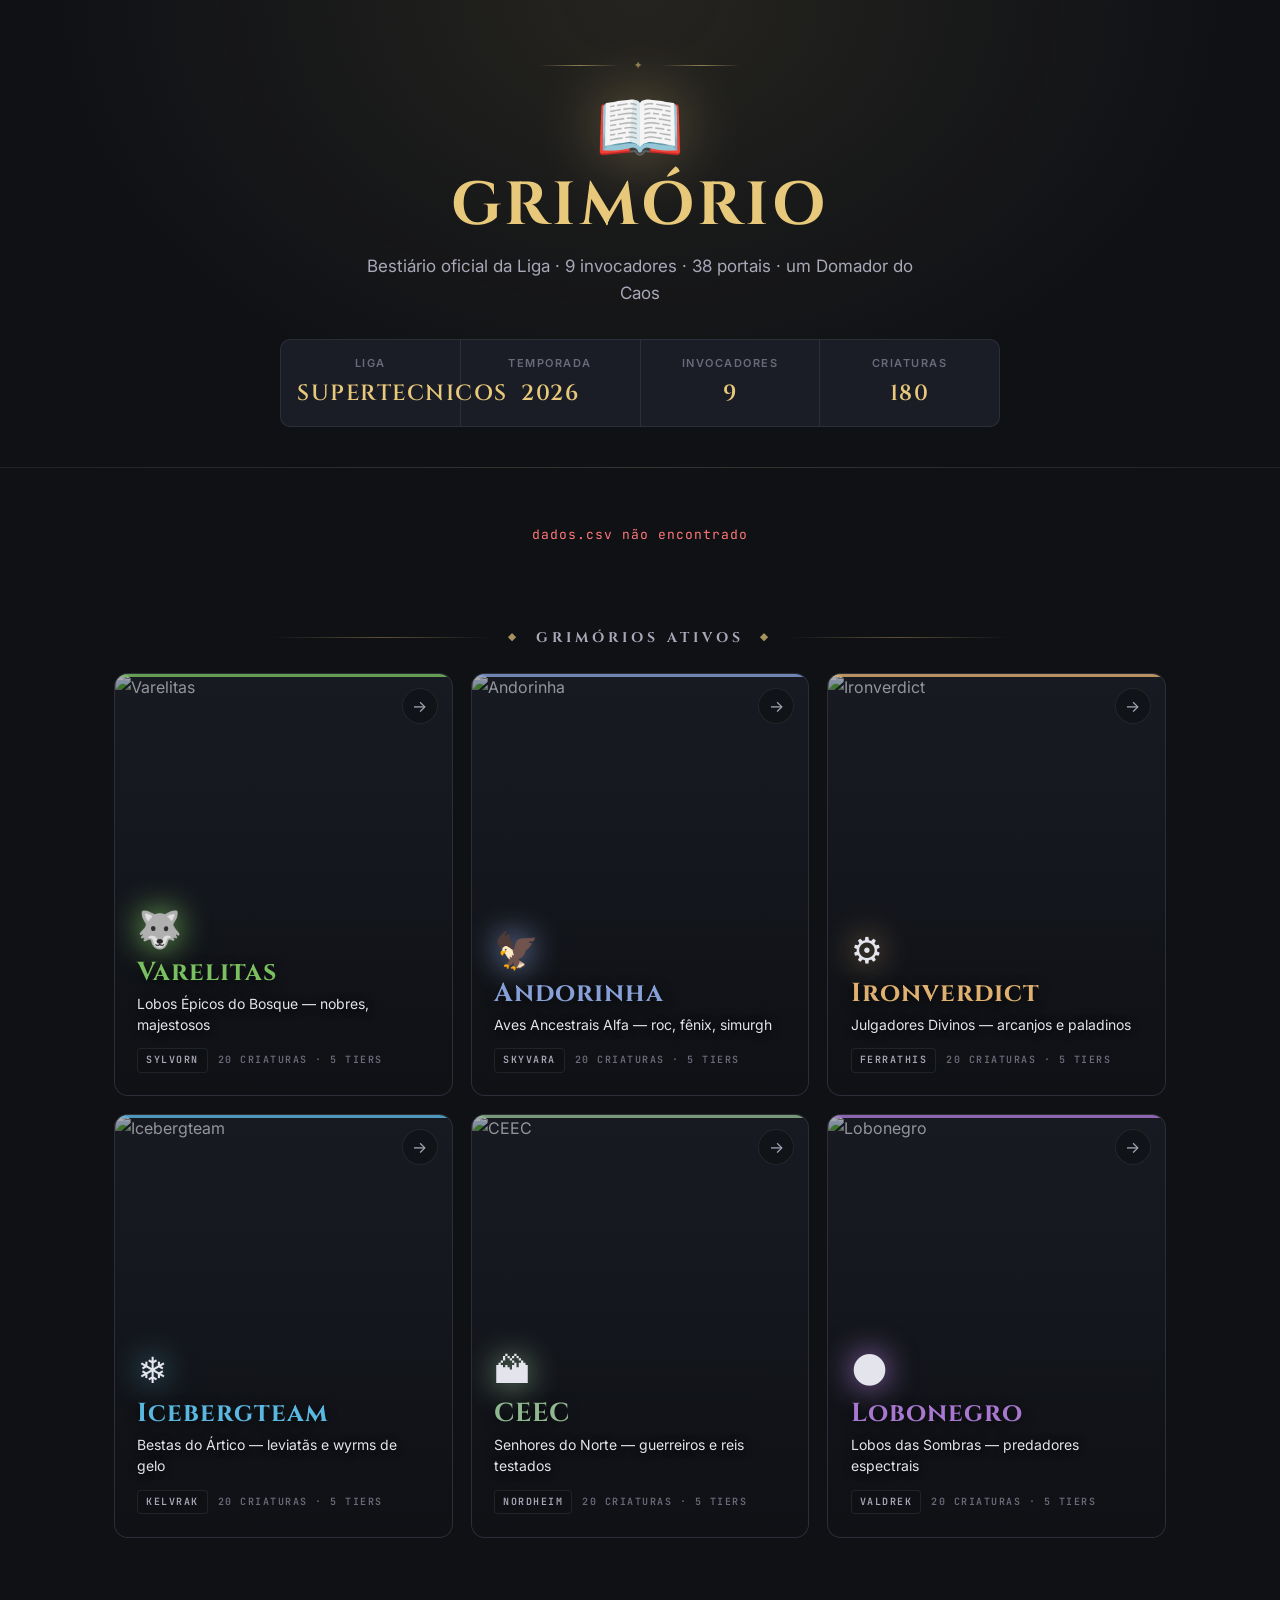
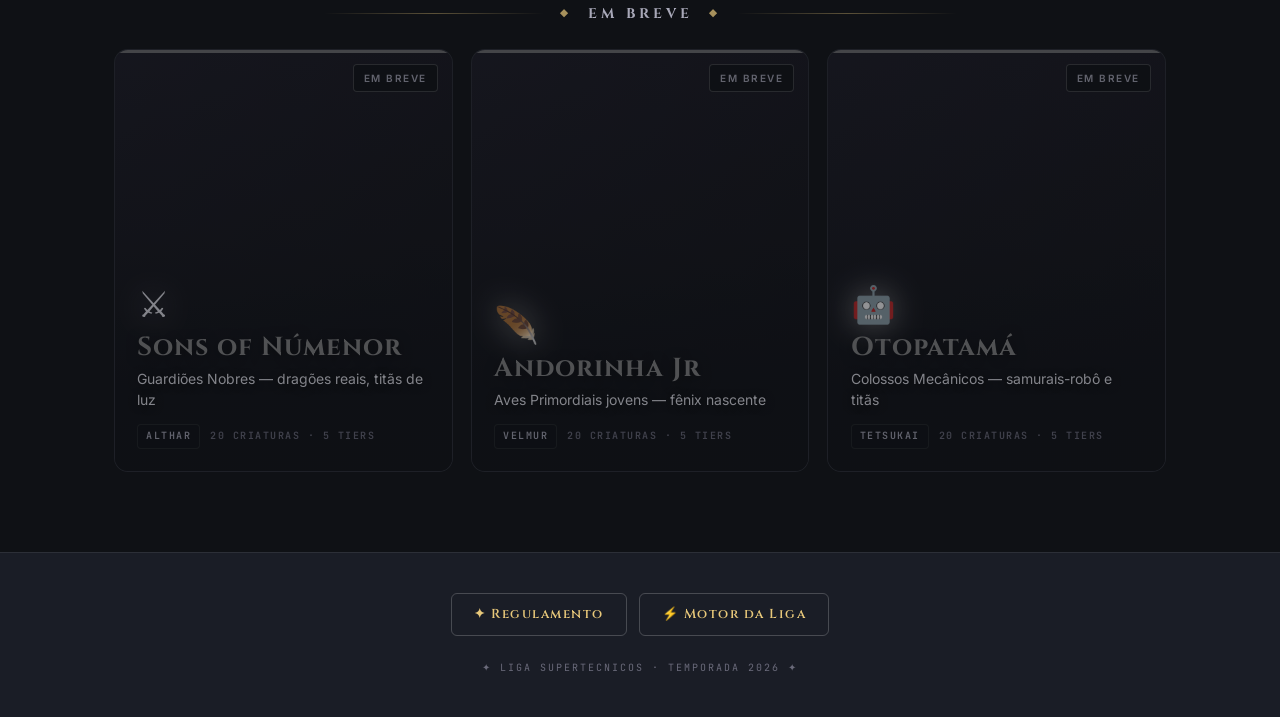
==== commit fd6e3158: "Add files via upload" ====
--- a/index.html
+++ b/index.html
@@ -3,10 +3,10 @@
 <head>
 <meta charset="UTF-8">
 <meta name="viewport" content="width=device-width, initial-scale=1.0">
-<meta name="description" content="Grimório — Liga Supertecnicos 2026. Todos os grimórios de criaturas da liga.">
+<title>Grimório · Liga Supertecnicos 2026</title>
+<meta name="description" content="Liga Supertecnicos 2026 — bestiário oficial e estado da liga em tempo real">
 <meta property="og:title" content="Grimório — Liga Supertecnicos">
-<meta property="og:description" content="Todos os grimórios de criaturas · Liga Supertecnicos 2026">
-<title>Grimório · Liga Supertecnicos 2026</title>
+<meta property="og:description" content="Liga Supertecnicos · Temporada 2026">
 
 <link rel="preconnect" href="https://fonts.googleapis.com">
 <link rel="preconnect" href="https://fonts.gstatic.com" crossorigin>
@@ -14,419 +14,288 @@
 
 <style>
 :root {
-  --bg:           #0f1115;
-  --bg-card:      #1a1d26;
-  --bg-surface:   #232633;
-  --bg-elevated:  #2c2f3d;
-
-  --text-primary:   #e4e4ec;
-  --text-secondary: #a8a8b8;
-  --text-tertiary:  #6a6a7a;
-
-  --border:        rgba(255, 255, 255, 0.08);
-  --border-strong: rgba(255, 255, 255, 0.20);
-
-  --accent:        #e8c87a;
-  --accent-soft:   rgba(232, 200, 122, 0.10);
-  --accent-strong: rgba(232, 200, 122, 0.40);
-
-  --tier-ss-rgb: 220, 80, 80;
-}
-
+  --bg:#0f1115; --bg-card:#1a1d26; --bg-surface:#232633;
+  --text-primary:#e4e4ec; --text-secondary:#a8a8b8; --text-tertiary:#6a6a7a;
+  --border:rgba(255,255,255,0.08); --border-strong:rgba(255,255,255,0.20);
+  --accent:#e8c87a; --accent-soft:rgba(232,200,122,0.10); --accent-strong:rgba(232,200,122,0.40);
+  --tier-ss:#ff7878; --tier-ss-rgb:220,80,80;
+  --tier-s:#f0c060;  --tier-s-rgb:232,168,80;
+  --tier-a:#c8a4e8;  --tier-a-rgb:160,120,200;
+  --tier-b:#88c0e0;  --tier-b-rgb:80,140,180;
+  --tier-c:#a0c0a0;  --tier-c-rgb:120,140,120;
+}
 * { margin: 0; padding: 0; box-sizing: border-box; }
 html { scroll-behavior: smooth; }
 body {
-  background: var(--bg);
-  color: var(--text-primary);
-  font-family: 'Inter', system-ui, -apple-system, sans-serif;
-  font-size: 16px;
-  line-height: 1.65;
-  min-height: 100vh;
-  display: flex;
-  flex-direction: column;
+  background: var(--bg); color: var(--text-primary);
+  font-family: 'Inter', system-ui, sans-serif;
+  font-size: 16px; line-height: 1.65; min-height: 100vh;
+  display: flex; flex-direction: column;
   -webkit-font-smoothing: antialiased;
-  -moz-osx-font-smoothing: grayscale;
 }
 ::selection { background: var(--accent); color: var(--bg); }
 
-/* ═══════════ HEADER ═══════════ */
+/* HEADER */
 .header {
-  text-align: center;
-  padding: 4rem 1.5rem 3rem;
+  text-align: center; padding: 3.5rem 1.5rem 2.5rem;
   border-bottom: 1px solid var(--border);
-  background:
-    radial-gradient(ellipse at 50% 0%, var(--accent-soft) 0%, transparent 65%),
-    radial-gradient(ellipse at 50% 100%, rgba(var(--tier-ss-rgb), .04) 0%, transparent 70%);
-  position: relative;
-}
-
-.header-ornament {
-  display: flex;
-  align-items: center;
-  justify-content: center;
-  gap: 14px;
-  margin-bottom: 1.25rem;
-  color: var(--accent);
-  opacity: .55;
-}
-.header-ornament::before, .header-ornament::after {
-  content: '';
-  width: 80px;
-  height: 1px;
-  background: linear-gradient(90deg, transparent, currentColor, transparent);
-}
-.header-ornament-icon {
-  font-size: 11px;
-  letter-spacing: 4px;
-}
-
-.header-sigil {
-  font-size: 5rem;
-  line-height: 1;
-  margin-bottom: 1rem;
-  display: block;
-  filter: drop-shadow(0 0 36px var(--accent-strong));
-}
-
+  background: radial-gradient(ellipse at 50% 0%, var(--accent-soft) 0%, transparent 65%);
+}
+.header-ornament { display: flex; align-items: center; justify-content: center; gap: 14px; margin-bottom: 1rem; color: var(--accent); opacity: .55; }
+.header-ornament::before, .header-ornament::after { content: ''; width: 80px; height: 1px; background: linear-gradient(90deg, transparent, currentColor, transparent); }
+.header-sigil { font-size: 4.5rem; line-height: 1; margin-bottom: .85rem; display: block; filter: drop-shadow(0 0 32px var(--accent-strong)); }
 .header h1 {
   font-family: 'Cinzel', serif;
-  font-size: clamp(2.5rem, 7vw, 4.2rem);
-  font-weight: 700;
-  color: var(--accent);
-  letter-spacing: 4px;
-  line-height: 1;
-  text-transform: uppercase;
-}
-
+  font-size: clamp(2.2rem, 6.5vw, 3.8rem);
+  font-weight: 700; color: var(--accent);
+  letter-spacing: 4px; line-height: 1; text-transform: uppercase;
+}
 .header-sub {
-  font-size: 18px;
-  color: var(--text-secondary);
-  margin-top: 1.25rem;
-  max-width: 600px;
-  margin-left: auto;
-  margin-right: auto;
-  line-height: 1.65;
-}
-
+  font-size: 17px; color: var(--text-secondary);
+  margin-top: 1rem; max-width: 560px;
+  margin-left: auto; margin-right: auto; line-height: 1.6;
+}
 .header-meta {
-  display: flex;
-  justify-content: center;
-  gap: 0;
-  margin-top: 2rem;
-  flex-wrap: wrap;
-  border: 1px solid var(--border);
-  border-radius: 10px;
-  background: var(--bg-card);
-  max-width: 720px;
-  margin-left: auto;
-  margin-right: auto;
-  overflow: hidden;
+  display: flex; justify-content: center; gap: 0;
+  margin-top: 2rem; flex-wrap: wrap;
+  border: 1px solid var(--border); border-radius: 10px;
+  background: var(--bg-card); max-width: 720px;
+  margin-left: auto; margin-right: auto; overflow: hidden;
 }
 .header-meta-item {
-  flex: 1;
-  min-width: 140px;
+  flex: 1; min-width: 140px;
   padding: 14px 16px;
-  font-family: 'Inter', sans-serif;
-  font-size: 11px;
-  font-weight: 600;
-  letter-spacing: 1.5px;
-  color: var(--text-tertiary);
-  text-transform: uppercase;
-  border-right: 1px solid var(--border);
-  text-align: center;
+  font-size: 11px; font-weight: 600; letter-spacing: 1.5px;
+  color: var(--text-tertiary); text-transform: uppercase;
+  border-right: 1px solid var(--border); text-align: center;
 }
 .header-meta-item:last-child { border-right: none; }
 .header-meta-item span {
-  display: block;
-  font-family: 'Cinzel', serif;
-  font-size: 22px;
-  font-weight: 600;
-  color: var(--accent);
-  letter-spacing: .5px;
+  display: block; font-family: 'Cinzel', serif;
+  font-size: 22px; font-weight: 600; color: var(--accent);
   margin-top: 4px;
 }
 
-/* ═══════════ MAIN ═══════════ */
-.main {
-  max-width: 1100px;
-  margin: 0 auto;
-  width: 100%;
-  padding: 3rem 1.5rem 5rem;
-  flex: 1;
-}
+/* MAIN */
+.main { max-width: 1100px; margin: 0 auto; width: 100%; padding: 2.5rem 1.5rem 5rem; flex: 1; }
 
 .section-title {
-  display: flex;
-  align-items: center;
-  justify-content: center;
-  gap: 16px;
-  font-family: 'Cinzel', serif;
-  font-size: 14px;
-  font-weight: 700;
-  letter-spacing: 4px;
-  color: var(--text-secondary);
-  margin: 0 0 1.75rem;
-  text-transform: uppercase;
+  display: flex; align-items: center; justify-content: center;
+  gap: 16px; font-family: 'Cinzel', serif;
+  font-size: 14px; font-weight: 700;
+  letter-spacing: 4px; color: var(--text-secondary);
+  margin: 0 0 1.5rem; text-transform: uppercase;
 }
 .section-title::before, .section-title::after {
-  content: '';
-  flex: 1;
-  max-width: 220px;
-  height: 1px;
+  content: ''; flex: 1; max-width: 220px; height: 1px;
   background: linear-gradient(90deg, transparent, var(--accent), transparent);
   opacity: .35;
 }
 .section-title-icon { color: var(--accent); font-size: 10px; opacity: .7; }
-.section-title.next { margin-top: 4rem; }
-
-/* ═══════════ GRIMORIO CARDS ═══════════ */
+.section-title.section-spaced { margin-top: 4rem; }
+
+/* ═══════ HOME VIVA ═══════ */
+.home-status {
+  text-align: center; padding: 1rem;
+  margin-bottom: 1.5rem;
+  font-size: 13px; color: var(--text-tertiary);
+  font-family: 'JetBrains Mono', monospace; letter-spacing: 1px;
+}
+.home-status.loading { color: var(--accent); }
+.home-status.error { color: var(--tier-ss); }
+
+/* CONFRONTO COMPACTO (no index) */
+.home-confrontos {
+  display: grid; gap: 12px;
+  grid-template-columns: repeat(auto-fit, minmax(320px, 1fr));
+  margin-bottom: 1.25rem;
+}
+.home-confronto {
+  background: var(--bg-card); border: 1px solid var(--border);
+  border-radius: 10px; padding: 14px 16px;
+  display: grid; grid-template-columns: 1fr auto 1fr;
+  align-items: center; gap: 10px;
+}
+.home-confronto-team { font-size: 14px; }
+.home-confronto-team.left { text-align: right; }
+.home-confronto-team.right { text-align: left; }
+.home-confronto-team .name {
+  font-family: 'Cinzel', serif; font-size: 14px;
+  font-weight: 600; color: var(--text-tertiary);
+}
+.home-confronto-team.winner .name { color: var(--accent); font-weight: 700; }
+.home-confronto-team .pb {
+  font-family: 'JetBrains Mono', monospace; font-size: 11px;
+  color: var(--text-secondary); margin-top: 2px;
+}
+.home-confronto-vs {
+  font-family: 'Cinzel', serif; font-size: 14px;
+  color: var(--text-tertiary); font-weight: 600;
+}
+.home-confronto-creature-mini {
+  display: inline-block; font-size: 11px;
+  color: var(--text-secondary); margin-top: 2px;
+}
+
+/* PRÓXIMA RODADA */
+.proxima-rodada {
+  display: grid; gap: 8px;
+  grid-template-columns: repeat(auto-fit, minmax(280px, 1fr));
+  margin-bottom: 1rem;
+}
+.proxima-confronto {
+  background: var(--accent-soft);
+  border: 1px solid var(--accent-strong);
+  border-radius: 8px; padding: 10px 14px;
+  display: grid; grid-template-columns: 1fr auto 1fr;
+  gap: 10px; font-family: 'Cinzel', serif; font-size: 14px;
+  color: var(--text-primary); align-items: center;
+}
+.proxima-confronto .vs { color: var(--text-tertiary); font-size: 11px; }
+.proxima-confronto .left { text-align: right; }
+
+/* HOME STANDINGS COMPACTO */
+.home-standings { display: grid; gap: 4px; max-width: 600px; margin: 0 auto; }
+.home-standing-row {
+  display: grid; grid-template-columns: 32px 1fr auto auto;
+  gap: 12px; padding: 10px 16px;
+  background: var(--bg-card); border: 1px solid var(--border);
+  border-radius: 6px; align-items: center; font-size: 14px;
+}
+.home-standing-row.top1 { background: var(--accent-soft); border-color: var(--accent-strong); }
+.home-standing-row .pos { font-family: 'Cinzel', serif; color: var(--text-tertiary); font-weight: 700; }
+.home-standing-row.top1 .pos { color: var(--accent); }
+.home-standing-row .name { font-family: 'Cinzel', serif; color: var(--text-primary); font-weight: 600; }
+.home-standing-row .v { font-family: 'JetBrains Mono', monospace; font-weight: 600; color: var(--text-primary); }
+.home-standing-row.top1 .v { color: var(--accent); }
+.home-standing-row .pts { font-family: 'JetBrains Mono', monospace; font-size: 12px; color: var(--text-secondary); }
+
+.home-cta {
+  text-align: center; padding-top: 1rem;
+}
+.home-cta a {
+  display: inline-flex; align-items: center; gap: 8px;
+  font-family: 'Cinzel', serif; font-size: 12px;
+  color: var(--accent); text-decoration: none;
+  letter-spacing: 2px; text-transform: uppercase;
+  padding: 10px 22px; border: 1px solid var(--border-strong);
+  border-radius: 6px; transition: all .2s;
+}
+.home-cta a:hover { background: var(--accent-soft); border-color: var(--accent); }
+
+/* ═══════ GRIMORIO CARDS (já existente) ═══════ */
 .grimorio-grid {
   display: grid;
   grid-template-columns: repeat(auto-fill, minmax(280px, 1fr));
   gap: 18px;
 }
-
 .grimorio-card {
-  position: relative;
-  display: block;
-  background: var(--bg-card);
-  border: 1px solid var(--border);
-  border-radius: 14px;
-  overflow: hidden;
-  text-decoration: none;
-  color: inherit;
-  cursor: pointer;
-  transition: transform .35s cubic-bezier(.2,.8,.2,1),
-              box-shadow .35s,
-              border-color .25s;
-  aspect-ratio: 4 / 5;
-}
-
+  position: relative; display: block;
+  background: var(--bg-card); border: 1px solid var(--border);
+  border-radius: 14px; overflow: hidden;
+  text-decoration: none; color: inherit; cursor: pointer;
+  transition: transform .35s cubic-bezier(.2,.8,.2,1), box-shadow .35s, border-color .25s;
+  aspect-ratio: 4/5;
+}
 .grimorio-card:hover {
   transform: translateY(-6px);
   border-color: var(--accent-strong);
-  box-shadow: 0 16px 36px rgba(0, 0, 0, .55),
-              0 0 0 1px var(--accent-soft);
-}
-
+  box-shadow: 0 16px 36px rgba(0,0,0,.55), 0 0 0 1px var(--accent-soft);
+}
 .card-bg-image {
-  position: absolute;
-  inset: 0;
-  width: 100%;
-  height: 100%;
-  object-fit: cover;
-  object-position: center top;
-  transition: transform .55s cubic-bezier(.2,.8,.2,1), opacity .35s;
-  opacity: .85;
-}
-.grimorio-card:hover .card-bg-image {
-  transform: scale(1.08);
-  opacity: 1;
-}
-
+  position: absolute; inset: 0; width: 100%; height: 100%;
+  object-fit: cover; object-position: center top;
+  transition: transform .55s, opacity .35s; opacity: .85;
+}
+.grimorio-card:hover .card-bg-image { transform: scale(1.08); opacity: 1; }
 .card-shade {
-  position: absolute;
-  inset: 0;
-  background:
-    linear-gradient(180deg,
-      rgba(15, 17, 21, .25) 0%,
-      rgba(15, 17, 21, .50) 45%,
-      rgba(15, 17, 21, .92) 80%,
-      rgba(15, 17, 21, .98) 100%);
+  position: absolute; inset: 0;
+  background: linear-gradient(180deg, rgba(15,17,21,.25) 0%, rgba(15,17,21,.50) 45%, rgba(15,17,21,.92) 80%, rgba(15,17,21,.98) 100%);
   pointer-events: none;
 }
-
 .card-accent-line {
-  position: absolute;
-  top: 0;
-  left: 0;
-  right: 0;
-  height: 3px;
-  background: var(--card-accent, var(--accent));
-  opacity: .8;
-  z-index: 2;
-}
-
-.card-content {
-  position: absolute;
-  bottom: 0;
-  left: 0;
-  right: 0;
-  padding: 1.25rem 1.4rem 1.4rem;
-  z-index: 2;
-}
-
-.card-sigil {
-  font-size: 2.25rem;
-  line-height: 1;
-  margin-bottom: .75rem;
-  display: block;
-  filter: drop-shadow(0 0 16px var(--card-accent, var(--accent)));
-}
-
+  position: absolute; top: 0; left: 0; right: 0; height: 3px;
+  background: var(--card-accent, var(--accent)); opacity: .8; z-index: 2;
+}
+.card-content { position: absolute; bottom: 0; left: 0; right: 0; padding: 1.25rem 1.4rem 1.4rem; z-index: 2; }
+.card-sigil { font-size: 2.25rem; line-height: 1; margin-bottom: .75rem; display: block; filter: drop-shadow(0 0 16px var(--card-accent, var(--accent))); }
 .card-name {
-  font-family: 'Cinzel', serif;
-  font-size: 26px;
-  font-weight: 700;
-  color: var(--card-accent, var(--accent));
-  letter-spacing: 1px;
-  line-height: 1.1;
-  margin-bottom: .35rem;
-  text-shadow: 0 2px 12px rgba(0, 0, 0, .6);
-}
-
-.card-tagline {
-  font-size: 14px;
-  color: var(--text-primary);
-  line-height: 1.5;
-  margin-bottom: .85rem;
-  text-shadow: 0 1px 8px rgba(0, 0, 0, .8);
-}
-
+  font-family: 'Cinzel', serif; font-size: 26px;
+  font-weight: 700; color: var(--card-accent, var(--accent));
+  letter-spacing: 1px; line-height: 1.1; margin-bottom: .35rem;
+  text-shadow: 0 2px 12px rgba(0,0,0,.6);
+}
+.card-tagline { font-size: 14px; color: var(--text-primary); line-height: 1.5; margin-bottom: .85rem; text-shadow: 0 1px 8px rgba(0,0,0,.8); }
 .card-meta {
-  display: flex;
-  align-items: center;
-  gap: 10px;
+  display: flex; align-items: center; gap: 10px;
   font-family: 'JetBrains Mono', monospace;
-  font-size: 10px;
-  font-weight: 600;
+  font-size: 10px; font-weight: 600; color: var(--text-secondary);
+  letter-spacing: 1.5px; text-transform: uppercase;
+}
+.card-meta-region {
+  padding: 3px 8px; background: rgba(15,17,21,.65);
+  border: 1px solid var(--border); border-radius: 4px;
+  backdrop-filter: blur(4px);
+}
+.card-meta-stats { color: var(--text-tertiary); }
+.card-arrow {
+  position: absolute; top: 14px; right: 14px;
+  width: 36px; height: 36px; border-radius: 50%;
+  background: rgba(15,17,21,.65); border: 1px solid var(--border);
   color: var(--text-secondary);
-  letter-spacing: 1.5px;
-  text-transform: uppercase;
-}
-.card-meta-region {
-  padding: 3px 8px;
-  background: rgba(15, 17, 21, .65);
-  border: 1px solid var(--border);
-  border-radius: 4px;
-  backdrop-filter: blur(4px);
-  -webkit-backdrop-filter: blur(4px);
-}
-.card-meta-stats { color: var(--text-tertiary); }
-
-.card-arrow {
-  position: absolute;
-  top: 14px;
-  right: 14px;
-  width: 36px;
-  height: 36px;
-  border-radius: 50%;
-  background: rgba(15, 17, 21, .65);
-  border: 1px solid var(--border);
+  display: flex; align-items: center; justify-content: center;
+  font-size: 16px; z-index: 2; backdrop-filter: blur(8px); transition: all .25s;
+}
+.grimorio-card:hover .card-arrow { background: var(--card-accent, var(--accent)); color: var(--bg); border-color: transparent; transform: translateX(3px); }
+
+.grimorio-card.soon { cursor: default; pointer-events: none; opacity: .55; }
+.grimorio-card.soon .card-bg-image { filter: grayscale(.7) brightness(.7); }
+.card-soon-badge {
+  position: absolute; top: 14px; right: 14px;
+  background: rgba(15,17,21,.85); border: 1px solid var(--border-strong);
   color: var(--text-secondary);
-  display: flex;
-  align-items: center;
-  justify-content: center;
-  font-size: 16px;
-  z-index: 2;
-  backdrop-filter: blur(8px);
-  -webkit-backdrop-filter: blur(8px);
-  transition: all .25s;
-}
-.grimorio-card:hover .card-arrow {
-  background: var(--card-accent, var(--accent));
-  color: var(--bg);
-  border-color: transparent;
-  transform: translateX(3px);
-}
-
-/* SOON */
-.grimorio-card.soon {
-  cursor: default;
-  pointer-events: none;
-  opacity: .55;
-}
-.grimorio-card.soon .card-bg-image {
-  filter: grayscale(.7) brightness(.7);
-}
-.card-soon-badge {
-  position: absolute;
-  top: 14px;
-  right: 14px;
-  background: rgba(15, 17, 21, .85);
-  border: 1px solid var(--border-strong);
-  color: var(--text-secondary);
-  font-family: 'Inter', sans-serif;
-  font-size: 10px;
-  font-weight: 600;
-  padding: 5px 10px;
-  border-radius: 4px;
-  letter-spacing: 1.5px;
-  text-transform: uppercase;
-  z-index: 2;
-  backdrop-filter: blur(8px);
-  -webkit-backdrop-filter: blur(8px);
-}
-
+  font-size: 10px; font-weight: 600; padding: 5px 10px;
+  border-radius: 4px; letter-spacing: 1.5px; text-transform: uppercase;
+  z-index: 2; backdrop-filter: blur(8px);
+}
 .card-placeholder-bg {
-  position: absolute;
-  inset: 0;
-  background: linear-gradient(135deg,
-    rgba(40, 35, 50, .6) 0%,
-    rgba(20, 18, 25, .9) 100%);
-}
-
-/* ═══════════ FOOTER ═══════════ */
+  position: absolute; inset: 0;
+  background: linear-gradient(135deg, rgba(40,35,50,.6) 0%, rgba(20,18,25,.9) 100%);
+}
+
+/* FOOTER */
 .footer {
   border-top: 1px solid var(--border);
-  padding: 2.5rem 1.5rem;
-  text-align: center;
+  padding: 2.5rem 1.5rem; text-align: center;
   background: var(--bg-card);
 }
-.footer-actions {
-  display: flex;
-  gap: 12px;
-  justify-content: center;
-  flex-wrap: wrap;
-  margin-bottom: 1.5rem;
-}
+.footer-actions { display: flex; gap: 12px; justify-content: center; flex-wrap: wrap; margin-bottom: 1.5rem; }
 .footer-btn {
-  display: inline-flex;
-  align-items: center;
-  gap: 8px;
-  font-family: 'Cinzel', serif;
-  font-size: 13px;
-  font-weight: 600;
-  letter-spacing: 1.5px;
-  color: var(--accent);
-  text-decoration: none;
-  background: transparent;
-  border: 1px solid var(--border-strong);
-  padding: 10px 22px;
-  border-radius: 6px;
-  transition: all .25s;
-}
-.footer-btn:hover {
-  background: var(--accent-soft);
-  border-color: var(--accent);
-  transform: translateY(-1px);
-}
-.footer-btn-icon { font-size: 14px; opacity: .9; }
-
+  display: inline-flex; align-items: center; gap: 8px;
+  font-family: 'Cinzel', serif; font-size: 13px; font-weight: 600;
+  letter-spacing: 1.5px; color: var(--accent); text-decoration: none;
+  background: transparent; border: 1px solid var(--border-strong);
+  padding: 10px 22px; border-radius: 6px; transition: all .25s;
+}
+.footer-btn:hover { background: var(--accent-soft); border-color: var(--accent); transform: translateY(-1px); }
 .footer-credit {
-  font-family: 'JetBrains Mono', monospace;
-  font-size: 10px;
-  color: var(--text-tertiary);
-  letter-spacing: 2px;
-  text-transform: uppercase;
-}
-
-/* ═══════════ RESPONSIVE ═══════════ */
+  font-family: 'JetBrains Mono', monospace; font-size: 10px;
+  color: var(--text-tertiary); letter-spacing: 2px; text-transform: uppercase;
+}
+
 @media (max-width: 600px) {
   .header { padding: 2.5rem 1rem 2rem; }
-  .header h1 { font-size: 2.2rem; letter-spacing: 2px; }
-  .header-sigil { font-size: 4rem; }
-  .header-sub { font-size: 16px; }
+  .header h1 { font-size: 2rem; letter-spacing: 2px; }
+  .header-sigil { font-size: 3.5rem; }
   .header-meta-item { min-width: 50%; border-right: none; border-bottom: 1px solid var(--border); }
   .header-meta-item:nth-child(odd) { border-right: 1px solid var(--border); }
-  .header-meta-item span { font-size: 18px; }
   .main { padding: 2rem 1rem 3rem; }
   .grimorio-grid { grid-template-columns: 1fr; gap: 14px; }
   .grimorio-card { aspect-ratio: 16 / 11; }
-  .section-title { font-size: 12px; letter-spacing: 2.5px; gap: 10px; }
-  .section-title::before, .section-title::after { max-width: 60px; }
+  .home-confrontos { grid-template-columns: 1fr; }
+  .home-confronto { padding: 12px; }
+  .home-standing-row { grid-template-columns: 24px 1fr auto auto; padding: 8px 12px; gap: 8px; font-size: 13px; }
   .footer { padding: 2rem 1rem; }
-  .footer-btn { font-size: 12px; padding: 9px 18px; }
 }
 </style>
 </head>
@@ -434,11 +303,11 @@
 
 <header class="header">
   <div class="header-ornament">
-    <span class="header-ornament-icon">✦</span>
+    <span style="font-size:11px;letter-spacing:4px;">✦</span>
   </div>
   <span class="header-sigil">📖</span>
   <h1>Grimório</h1>
-  <p class="header-sub">Bestiário oficial da Liga — 9 invocadores, 38 portais, um Domador do Caos</p>
+  <p class="header-sub">Bestiário oficial da Liga · 9 invocadores · 38 portais · um Domador do Caos</p>
   <div class="header-meta">
     <div class="header-meta-item">Liga<span>Supertecnicos</span></div>
     <div class="header-meta-item">Temporada<span>2026</span></div>
@@ -449,7 +318,13 @@
 
 <main class="main">
 
-  <div class="section-title">
+  <!-- HOME VIVA — preenchida pelo JS -->
+  <div id="home-viva">
+    <div class="home-status loading">Carregando estado da liga...</div>
+  </div>
+
+  <!-- GRIMÓRIOS ATIVOS -->
+  <div class="section-title section-spaced">
     <span class="section-title-icon">◆</span>
     Grimórios Ativos
     <span class="section-title-icon">◆</span>
@@ -458,103 +333,73 @@
 
     <a class="grimorio-card" href="./varelitas/varelitas-index.html" style="--card-accent:#7ac060;">
       <img class="card-bg-image" src="https://cdn.jsdelivr.net/gh/andersonlluna/grimorio@main/varelitas/SS%20%281%29.jpg" alt="Varelitas" loading="lazy">
-      <div class="card-shade"></div>
-      <div class="card-accent-line"></div>
-      <div class="card-arrow">→</div>
+      <div class="card-shade"></div><div class="card-accent-line"></div><div class="card-arrow">→</div>
       <div class="card-content">
         <span class="card-sigil">🐺</span>
         <div class="card-name">Varelitas</div>
         <div class="card-tagline">Lobos Épicos do Bosque — nobres, majestosos</div>
-        <div class="card-meta">
-          <span class="card-meta-region">Sylvorn</span>
-          <span class="card-meta-stats">20 Criaturas · 5 Tiers</span>
-        </div>
+        <div class="card-meta"><span class="card-meta-region">Sylvorn</span><span class="card-meta-stats">20 Criaturas · 5 Tiers</span></div>
       </div>
     </a>
 
     <a class="grimorio-card" href="./andorinha/andorinha-index.html" style="--card-accent:#88a0d8;">
       <img class="card-bg-image" src="https://cdn.jsdelivr.net/gh/andersonlluna/grimorio@main/andorinha/SS.jpg" alt="Andorinha" loading="lazy">
-      <div class="card-shade"></div>
-      <div class="card-accent-line"></div>
-      <div class="card-arrow">→</div>
+      <div class="card-shade"></div><div class="card-accent-line"></div><div class="card-arrow">→</div>
       <div class="card-content">
         <span class="card-sigil">🦅</span>
         <div class="card-name">Andorinha</div>
         <div class="card-tagline">Aves Ancestrais Alfa — roc, fênix, simurgh</div>
-        <div class="card-meta">
-          <span class="card-meta-region">Skyvara</span>
-          <span class="card-meta-stats">20 Criaturas · 5 Tiers</span>
-        </div>
+        <div class="card-meta"><span class="card-meta-region">Skyvara</span><span class="card-meta-stats">20 Criaturas · 5 Tiers</span></div>
       </div>
     </a>
 
     <a class="grimorio-card" href="./ironverdict/ironverdict-index.html" style="--card-accent:#e0b070;">
       <img class="card-bg-image" src="https://cdn.jsdelivr.net/gh/andersonlluna/grimorio@main/ironverdict/SS.jpg" alt="Ironverdict" loading="lazy">
-      <div class="card-shade"></div>
-      <div class="card-accent-line"></div>
-      <div class="card-arrow">→</div>
+      <div class="card-shade"></div><div class="card-accent-line"></div><div class="card-arrow">→</div>
       <div class="card-content">
         <span class="card-sigil">⚙</span>
         <div class="card-name">Ironverdict</div>
         <div class="card-tagline">Julgadores Divinos — arcanjos e paladinos</div>
-        <div class="card-meta">
-          <span class="card-meta-region">Ferrathis</span>
-          <span class="card-meta-stats">20 Criaturas · 5 Tiers</span>
-        </div>
+        <div class="card-meta"><span class="card-meta-region">Ferrathis</span><span class="card-meta-stats">20 Criaturas · 5 Tiers</span></div>
       </div>
     </a>
 
     <a class="grimorio-card" href="./icebergteam/icebergteam-index.html" style="--card-accent:#5ab8e0;">
       <img class="card-bg-image" src="https://cdn.jsdelivr.net/gh/andersonlluna/grimorio@main/icebergteam/SS.jpg" alt="Icebergteam" loading="lazy">
-      <div class="card-shade"></div>
-      <div class="card-accent-line"></div>
-      <div class="card-arrow">→</div>
+      <div class="card-shade"></div><div class="card-accent-line"></div><div class="card-arrow">→</div>
       <div class="card-content">
         <span class="card-sigil">❄</span>
         <div class="card-name">Icebergteam</div>
         <div class="card-tagline">Bestas do Ártico — leviatãs e wyrms de gelo</div>
-        <div class="card-meta">
-          <span class="card-meta-region">Kelvrak</span>
-          <span class="card-meta-stats">20 Criaturas · 5 Tiers</span>
-        </div>
+        <div class="card-meta"><span class="card-meta-region">Kelvrak</span><span class="card-meta-stats">20 Criaturas · 5 Tiers</span></div>
       </div>
     </a>
 
     <a class="grimorio-card" href="./ceec/ceec-index.html" style="--card-accent:#90b890;">
       <img class="card-bg-image" src="https://cdn.jsdelivr.net/gh/andersonlluna/grimorio@main/ceec/SS.jpg" alt="CEEC" loading="lazy">
-      <div class="card-shade"></div>
-      <div class="card-accent-line"></div>
-      <div class="card-arrow">→</div>
+      <div class="card-shade"></div><div class="card-accent-line"></div><div class="card-arrow">→</div>
       <div class="card-content">
         <span class="card-sigil">🏔</span>
         <div class="card-name">CEEC</div>
         <div class="card-tagline">Senhores do Norte — guerreiros e reis testados</div>
-        <div class="card-meta">
-          <span class="card-meta-region">Nordheim</span>
-          <span class="card-meta-stats">20 Criaturas · 5 Tiers</span>
-        </div>
+        <div class="card-meta"><span class="card-meta-region">Nordheim</span><span class="card-meta-stats">20 Criaturas · 5 Tiers</span></div>
       </div>
     </a>
 
     <a class="grimorio-card" href="./lobonegro/lobonegro-index.html" style="--card-accent:#a878d0;">
       <img class="card-bg-image" src="https://cdn.jsdelivr.net/gh/andersonlluna/grimorio@main/lobonegro/SS.jpg" alt="Lobonegro" loading="lazy">
-      <div class="card-shade"></div>
-      <div class="card-accent-line"></div>
-      <div class="card-arrow">→</div>
+      <div class="card-shade"></div><div class="card-accent-line"></div><div class="card-arrow">→</div>
       <div class="card-content">
         <span class="card-sigil">🌑</span>
         <div class="card-name">Lobonegro</div>
         <div class="card-tagline">Lobos das Sombras — predadores espectrais</div>
-        <div class="card-meta">
-          <span class="card-meta-region">Valdrek</span>
-          <span class="card-meta-stats">20 Criaturas · 5 Tiers</span>
-        </div>
+        <div class="card-meta"><span class="card-meta-region">Valdrek</span><span class="card-meta-stats">20 Criaturas · 5 Tiers</span></div>
       </div>
     </a>
 
   </div>
 
-  <div class="section-title next">
+  <div class="section-title section-spaced">
     <span class="section-title-icon">◆</span>
     Em Breve
     <span class="section-title-icon">◆</span>
@@ -562,50 +407,32 @@
   <div class="grimorio-grid">
 
     <div class="grimorio-card soon" style="--card-accent:#888;">
-      <div class="card-placeholder-bg"></div>
-      <div class="card-shade"></div>
-      <div class="card-accent-line"></div>
-      <div class="card-soon-badge">Em breve</div>
+      <div class="card-placeholder-bg"></div><div class="card-shade"></div><div class="card-accent-line"></div><div class="card-soon-badge">Em breve</div>
       <div class="card-content">
         <span class="card-sigil">⚔</span>
         <div class="card-name">Sons of Númenor</div>
         <div class="card-tagline">Guardiões Nobres — dragões reais, titãs de luz</div>
-        <div class="card-meta">
-          <span class="card-meta-region">Althar</span>
-          <span class="card-meta-stats">20 Criaturas · 5 Tiers</span>
-        </div>
+        <div class="card-meta"><span class="card-meta-region">Althar</span><span class="card-meta-stats">20 Criaturas · 5 Tiers</span></div>
       </div>
     </div>
 
     <div class="grimorio-card soon" style="--card-accent:#888;">
-      <div class="card-placeholder-bg"></div>
-      <div class="card-shade"></div>
-      <div class="card-accent-line"></div>
-      <div class="card-soon-badge">Em breve</div>
+      <div class="card-placeholder-bg"></div><div class="card-shade"></div><div class="card-accent-line"></div><div class="card-soon-badge">Em breve</div>
       <div class="card-content">
         <span class="card-sigil">🪶</span>
         <div class="card-name">Andorinha Jr</div>
         <div class="card-tagline">Aves Primordiais jovens — fênix nascente</div>
-        <div class="card-meta">
-          <span class="card-meta-region">Velmur</span>
-          <span class="card-meta-stats">20 Criaturas · 5 Tiers</span>
-        </div>
+        <div class="card-meta"><span class="card-meta-region">Velmur</span><span class="card-meta-stats">20 Criaturas · 5 Tiers</span></div>
       </div>
     </div>
 
     <div class="grimorio-card soon" style="--card-accent:#888;">
-      <div class="card-placeholder-bg"></div>
-      <div class="card-shade"></div>
-      <div class="card-accent-line"></div>
-      <div class="card-soon-badge">Em breve</div>
+      <div class="card-placeholder-bg"></div><div class="card-shade"></div><div class="card-accent-line"></div><div class="card-soon-badge">Em breve</div>
       <div class="card-content">
         <span class="card-sigil">🤖</span>
         <div class="card-name">Otopatamá</div>
         <div class="card-tagline">Colossos Mecânicos — samurais-robô e titãs</div>
-        <div class="card-meta">
-          <span class="card-meta-region">Tetsukai</span>
-          <span class="card-meta-stats">20 Criaturas · 5 Tiers</span>
-        </div>
+        <div class="card-meta"><span class="card-meta-region">Tetsukai</span><span class="card-meta-stats">20 Criaturas · 5 Tiers</span></div>
       </div>
     </div>
 
@@ -615,17 +442,242 @@
 
 <footer class="footer">
   <div class="footer-actions">
-    <a href="./regulamento-fase-alpha.html" class="footer-btn">
-      <span class="footer-btn-icon">✦</span>
-      Regulamento · Fase Alpha
-    </a>
-    <a href="./motor-alpha.html" class="footer-btn">
-      <span class="footer-btn-icon">⚡</span>
-      Motor da Liga
-    </a>
+    <a href="./regulamento-fase-alpha.html" class="footer-btn">✦ Regulamento</a>
+    <a href="./motor-alpha.html" class="footer-btn">⚡ Motor da Liga</a>
   </div>
   <div class="footer-credit">✦ Liga Supertecnicos · Temporada 2026 ✦</div>
 </footer>
 
+<script>
+// ═══════════════════════════════════════════
+// HOME VIVA — lê dados.csv e confrontos.csv
+// ═══════════════════════════════════════════
+const TIMES_ALPHA = ["Ironverdict","Icebergteam","Andorinha","CEEC","Varelitas","Lobonegro"];
+const SIGIL = { Ironverdict:"⚙", Icebergteam:"❄", Andorinha:"🦅", CEEC:"🏔", Varelitas:"🐺", Lobonegro:"🌑" };
+
+function calcTier(pts, conquistas) {
+  if (pts >= 115 && conquistas.includes("Soberano")) return "SS";
+  if (pts >= 100 && (conquistas.includes("Soberano") || conquistas.includes("Despertar"))) return "S";
+  if (pts >= 90) return "A"; if (pts >= 80) return "B"; if (pts >= 65) return "C";
+  return null;
+}
+function calcDespertar(pts) {
+  if (pts >= 110) return 19; if (pts >= 100) return 13;
+  if (pts >= 90) return 9; if (pts >= 80) return 5; return 0;
+}
+function calcConquistas(pts, ranking) {
+  const cqs = [];
+  if (ranking === 1) cqs.push("Soberano");
+  else if (ranking === 2 || ranking === 3) cqs.push("Arauto");
+  if (calcDespertar(pts) > 0) cqs.push("Despertar");
+  return cqs;
+}
+function calcPB(pts, tier, conquistas) {
+  if (!tier) return pts;
+  const tierBonus = {C:0,B:3,A:6,S:10,SS:15};
+  let pb = pts + (tierBonus[tier] || 0);
+  if (conquistas.includes("Soberano")) pb += 10;
+  if (conquistas.includes("Arauto")) pb += 3;
+  pb += calcDespertar(pts);
+  return pb;
+}
+
+function parseDados(csv) {
+  const data = {};
+  csv.trim().split(/\r?\n/).forEach((line, i) => {
+    if (i === 0 || !line.trim()) return;
+    const [r, t, p] = line.split(",").map(s => s.trim());
+    const rod = parseInt(r);
+    const pts = parseFloat(p);
+    if (!TIMES_ALPHA.includes(t) || isNaN(rod) || isNaN(pts)) return;
+    if (!data[rod]) data[rod] = [];
+    data[rod].push({ time: t, pts });
+  });
+  return data;
+}
+function parseConfrontos(csv) {
+  const data = {};
+  csv.trim().split(/\r?\n/).forEach((line, i) => {
+    if (i === 0 || !line.trim()) return;
+    const [r, a, b] = line.split(",").map(s => s.trim());
+    const rod = parseInt(r);
+    if (!TIMES_ALPHA.includes(a) || !TIMES_ALPHA.includes(b)) return;
+    if (!data[rod]) data[rod] = [];
+    data[rod].push([a, b]);
+  });
+  return data;
+}
+
+function processRodada(rodada, raw, confDuelos) {
+  const sorted = [...raw].sort((x,y) => y.pts - x.pts);
+  const teamData = sorted.map((td, i) => {
+    const ranking = i + 1;
+    const conquistas = calcConquistas(td.pts, ranking);
+    const tier = calcTier(td.pts, conquistas);
+    const pb = calcPB(td.pts, tier, conquistas);
+    return { time: td.time, pts: td.pts, tier, pb };
+  });
+  const duels = [];
+  if (confDuelos) {
+    for (const [a, b] of confDuelos) {
+      const tA = teamData.find(t => t.time === a);
+      const tB = teamData.find(t => t.time === b);
+      if (!tA || !tB) continue;
+      let winner = tA.pb > tB.pb ? a : (tB.pb > tA.pb ? b : a);
+      duels.push({ a, b, pbA: tA.pb, pbB: tB.pb, winner });
+    }
+  }
+  return { rodada, teamData, duels };
+}
+
+function calcStandings(rodadas) {
+  const stats = {};
+  TIMES_ALPHA.forEach(t => stats[t] = { vitorias: 0, pts: 0 });
+  for (const r of rodadas) {
+    r.teamData.forEach(td => stats[td.time].pts += td.pts);
+    r.duels.forEach(d => { if (d.winner) stats[d.winner].vitorias++; });
+  }
+  return TIMES_ALPHA.map(t => ({ time: t, ...stats[t] }))
+    .sort((a, b) => b.vitorias - a.vitorias || b.pts - a.pts);
+}
+
+function renderHomeViva(rodadasProcessadas, confrontosMap) {
+  const root = document.getElementById("home-viva");
+  if (rodadasProcessadas.length === 0) {
+    // Nenhuma rodada com dados — só mostra próxima rodada se confrontos[1] existir
+    const proxConf = confrontosMap[1];
+    if (proxConf && proxConf.length > 0) {
+      root.innerHTML = `
+        <div class="section-title">
+          <span class="section-title-icon">◆</span>
+          Próxima · Rodada 1
+          <span class="section-title-icon">◆</span>
+        </div>
+        <div class="proxima-rodada">
+          ${proxConf.map(([a, b]) => `
+            <div class="proxima-confronto">
+              <span class="left">${SIGIL[a]} ${a}</span>
+              <span class="vs">vs</span>
+              <span>${SIGIL[b]} ${b}</span>
+            </div>`).join("")}
+        </div>
+      `;
+    } else {
+      root.innerHTML = `<div class="home-status">A liga ainda não começou — confira os grimórios abaixo.</div>`;
+    }
+    return;
+  }
+
+  const ultima = rodadasProcessadas[rodadasProcessadas.length - 1];
+  const proxRodada = ultima.rodada + 1;
+  const proxConf = confrontosMap[proxRodada];
+  const standings = calcStandings(rodadasProcessadas);
+  const top3 = standings.slice(0, 3);
+
+  let html = `
+    <div class="section-title">
+      <span class="section-title-icon">◆</span>
+      Rodada ${ultima.rodada} · Resultados
+      <span class="section-title-icon">◆</span>
+    </div>
+  `;
+
+  if (ultima.duels.length === 0) {
+    html += `<div class="home-status">Confrontos da rodada ${ultima.rodada} ainda não foram definidos.</div>`;
+  } else {
+    html += `<div class="home-confrontos">`;
+    for (const d of ultima.duels) {
+      const aWin = d.winner === d.a;
+      html += `
+        <div class="home-confronto">
+          <div class="home-confronto-team left ${aWin ? 'winner' : ''}">
+            <div class="name">${SIGIL[d.a]} ${d.a}</div>
+            <div class="pb">${d.pbA.toFixed(1)} PB</div>
+          </div>
+          <div class="home-confronto-vs">×</div>
+          <div class="home-confronto-team right ${!aWin ? 'winner' : ''}">
+            <div class="name">${SIGIL[d.b]} ${d.b}</div>
+            <div class="pb">${d.pbB.toFixed(1)} PB</div>
+          </div>
+        </div>`;
+    }
+    html += `</div>`;
+  }
+
+  // Próxima rodada
+  if (proxConf && proxConf.length > 0) {
+    html += `
+      <div class="section-title section-spaced" style="margin-top: 2.5rem;">
+        <span class="section-title-icon">◆</span>
+        Próxima · Rodada ${proxRodada}
+        <span class="section-title-icon">◆</span>
+      </div>
+      <div class="proxima-rodada">
+        ${proxConf.map(([a, b]) => `
+          <div class="proxima-confronto">
+            <span class="left">${SIGIL[a]} ${a}</span>
+            <span class="vs">vs</span>
+            <span>${SIGIL[b]} ${b}</span>
+          </div>`).join("")}
+      </div>
+    `;
+  }
+
+  // Top 3
+  html += `
+    <div class="section-title section-spaced" style="margin-top: 2.5rem;">
+      <span class="section-title-icon">◆</span>
+      Classificação
+      <span class="section-title-icon">◆</span>
+    </div>
+    <div class="home-standings">
+      ${top3.map((s, i) => `
+        <div class="home-standing-row ${i === 0 ? 'top1' : ''}">
+          <div class="pos">${i + 1}</div>
+          <div class="name">${SIGIL[s.time]} ${s.time}</div>
+          <div class="v">${s.vitorias}V</div>
+          <div class="pts">${s.pts.toFixed(1)} pts</div>
+        </div>`).join("")}
+    </div>
+    <div class="home-cta">
+      <a href="./motor-alpha.html">Ver liga completa →</a>
+    </div>
+  `;
+
+  root.innerHTML = html;
+}
+
+async function loadHomeViva() {
+  try {
+    const [dadosRes, confRes] = await Promise.all([
+      fetch("./dados.csv?t=" + Date.now()),
+      fetch("./confrontos.csv?t=" + Date.now())
+    ]);
+
+    if (!dadosRes.ok) {
+      document.getElementById("home-viva").innerHTML = `<div class="home-status error">dados.csv não encontrado</div>`;
+      return;
+    }
+
+    const dadosCsv = await dadosRes.text();
+    const confCsv = confRes.ok ? await confRes.text() : "";
+
+    const dados = parseDados(dadosCsv);
+    const confrontosMap = parseConfrontos(confCsv);
+
+    const rodadasProcessadas = [];
+    Object.keys(dados).map(Number).sort((a, b) => a - b).forEach(rod => {
+      rodadasProcessadas.push(processRodada(rod, dados[rod], confrontosMap[rod]));
+    });
+
+    renderHomeViva(rodadasProcessadas, confrontosMap);
+  } catch (err) {
+    document.getElementById("home-viva").innerHTML = `<div class="home-status error">Erro: ${err.message}</div>`;
+  }
+}
+
+window.addEventListener("DOMContentLoaded", loadHomeViva);
+</script>
+
 </body>
 </html>
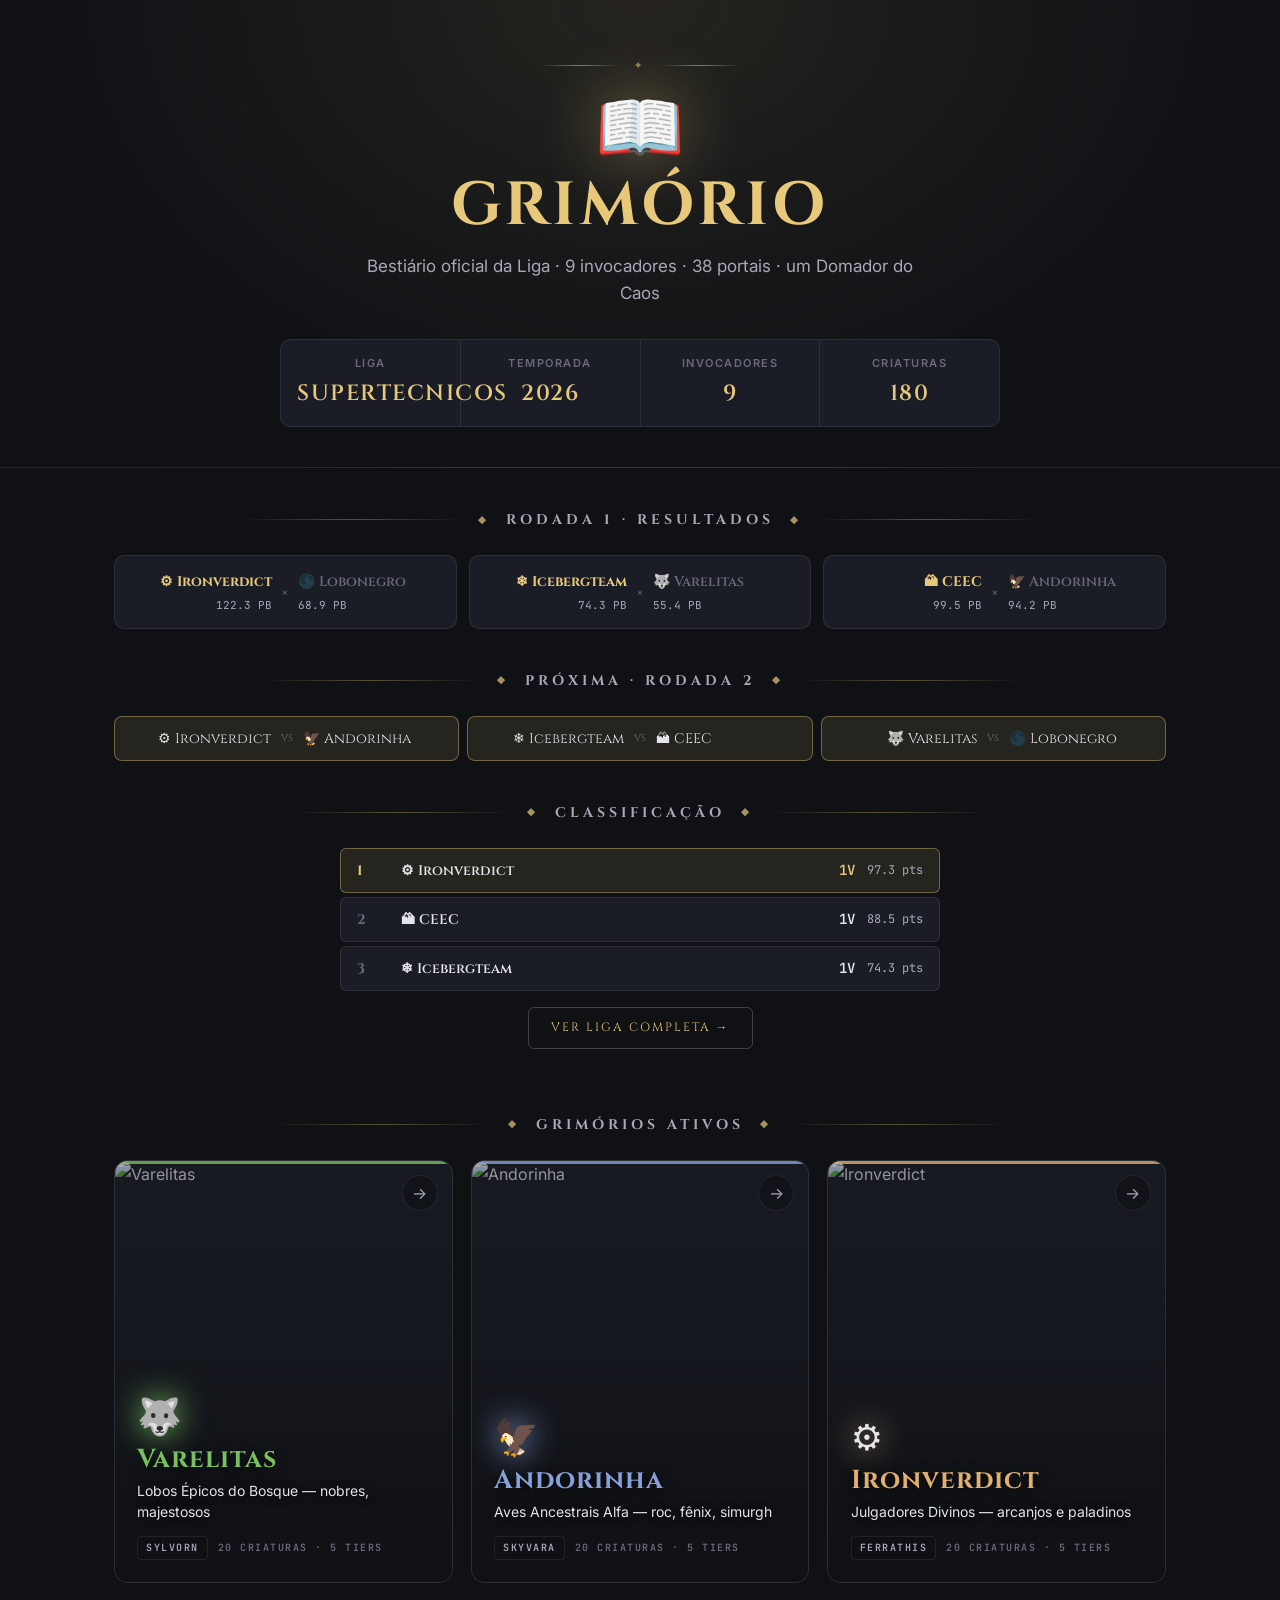
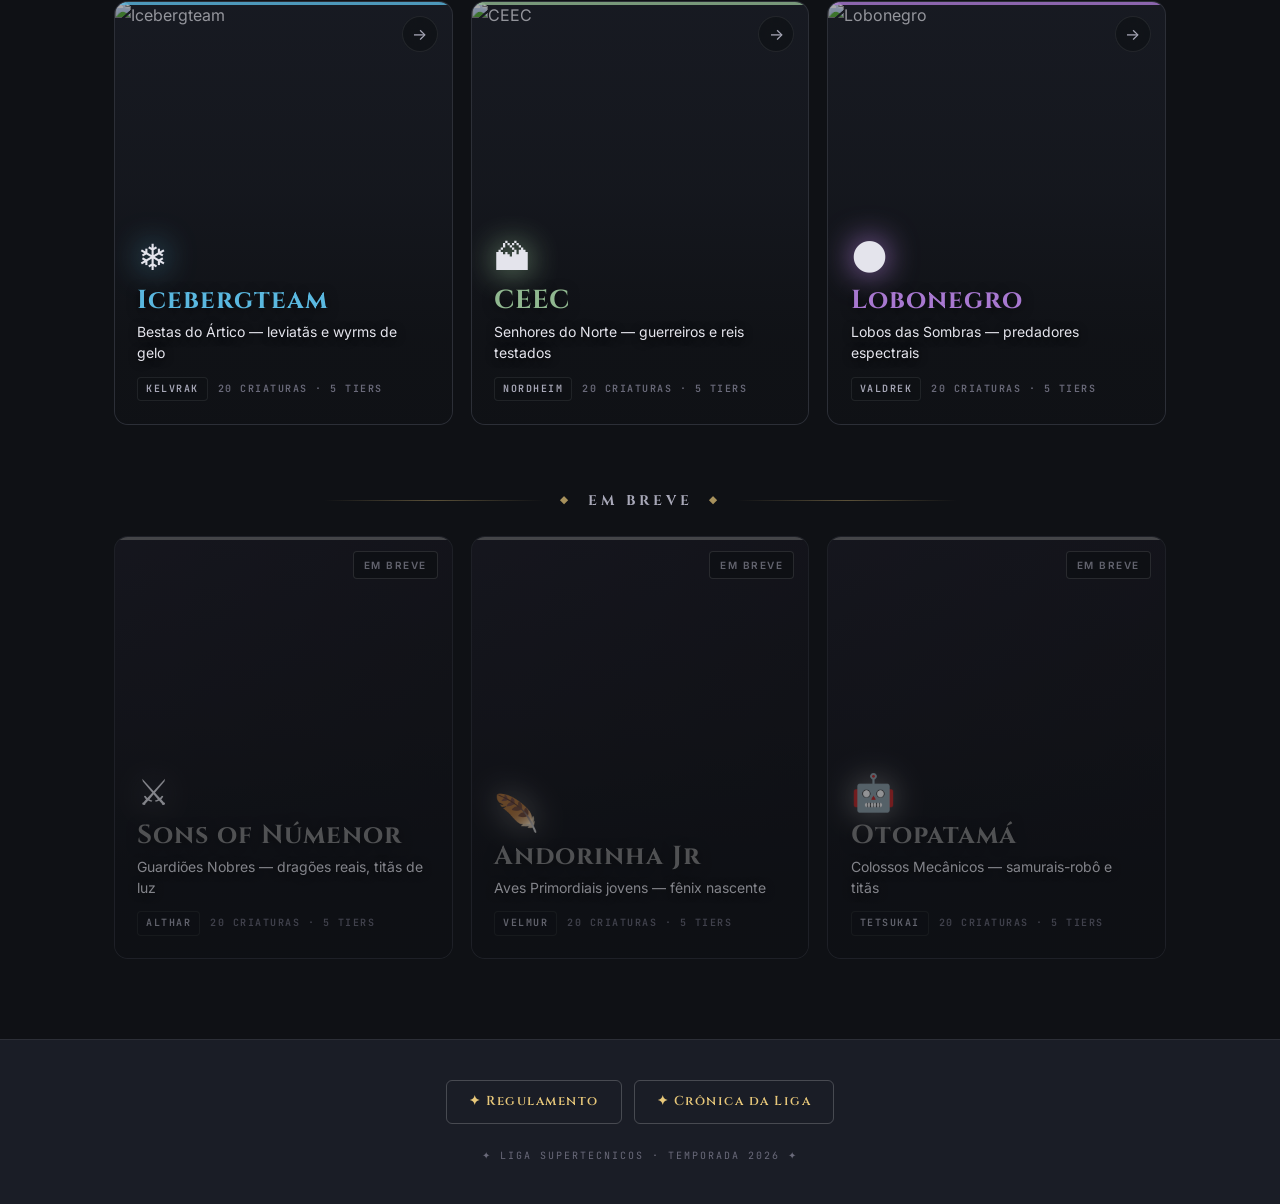
==== commit 7f3f11e6: "Add files via upload" ====
--- a/index.html
+++ b/index.html
@@ -443,7 +443,7 @@
 <footer class="footer">
   <div class="footer-actions">
     <a href="./regulamento-fase-alpha.html" class="footer-btn">✦ Regulamento</a>
-    <a href="./motor-alpha.html" class="footer-btn">⚡ Motor da Liga</a>
+    <a href="./cronica-alpha.html" class="footer-btn">✦ Crônica da Liga</a>
   </div>
   <div class="footer-credit">✦ Liga Supertecnicos · Temporada 2026 ✦</div>
 </footer>
@@ -640,7 +640,7 @@
         </div>`).join("")}
     </div>
     <div class="home-cta">
-      <a href="./motor-alpha.html">Ver liga completa →</a>
+      <a href="./cronica-alpha.html">Ver liga completa →</a>
     </div>
   `;
 
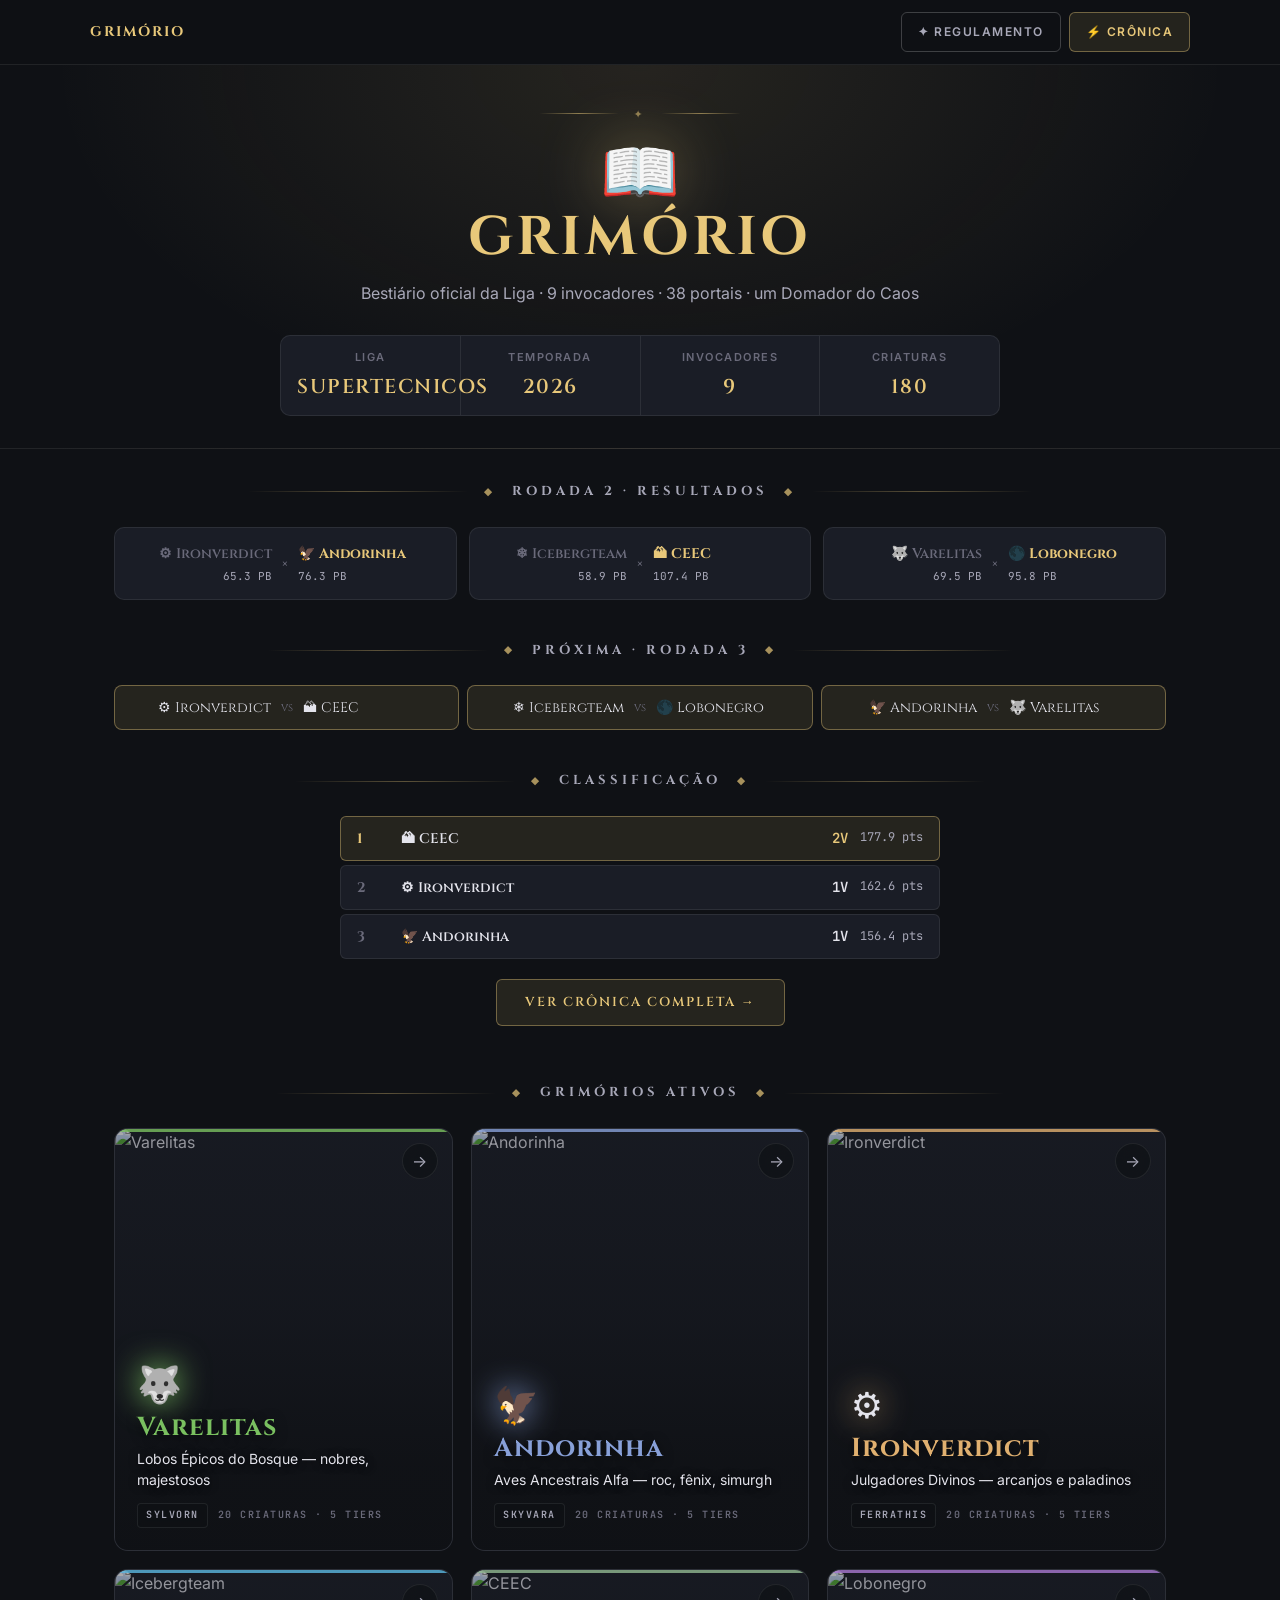
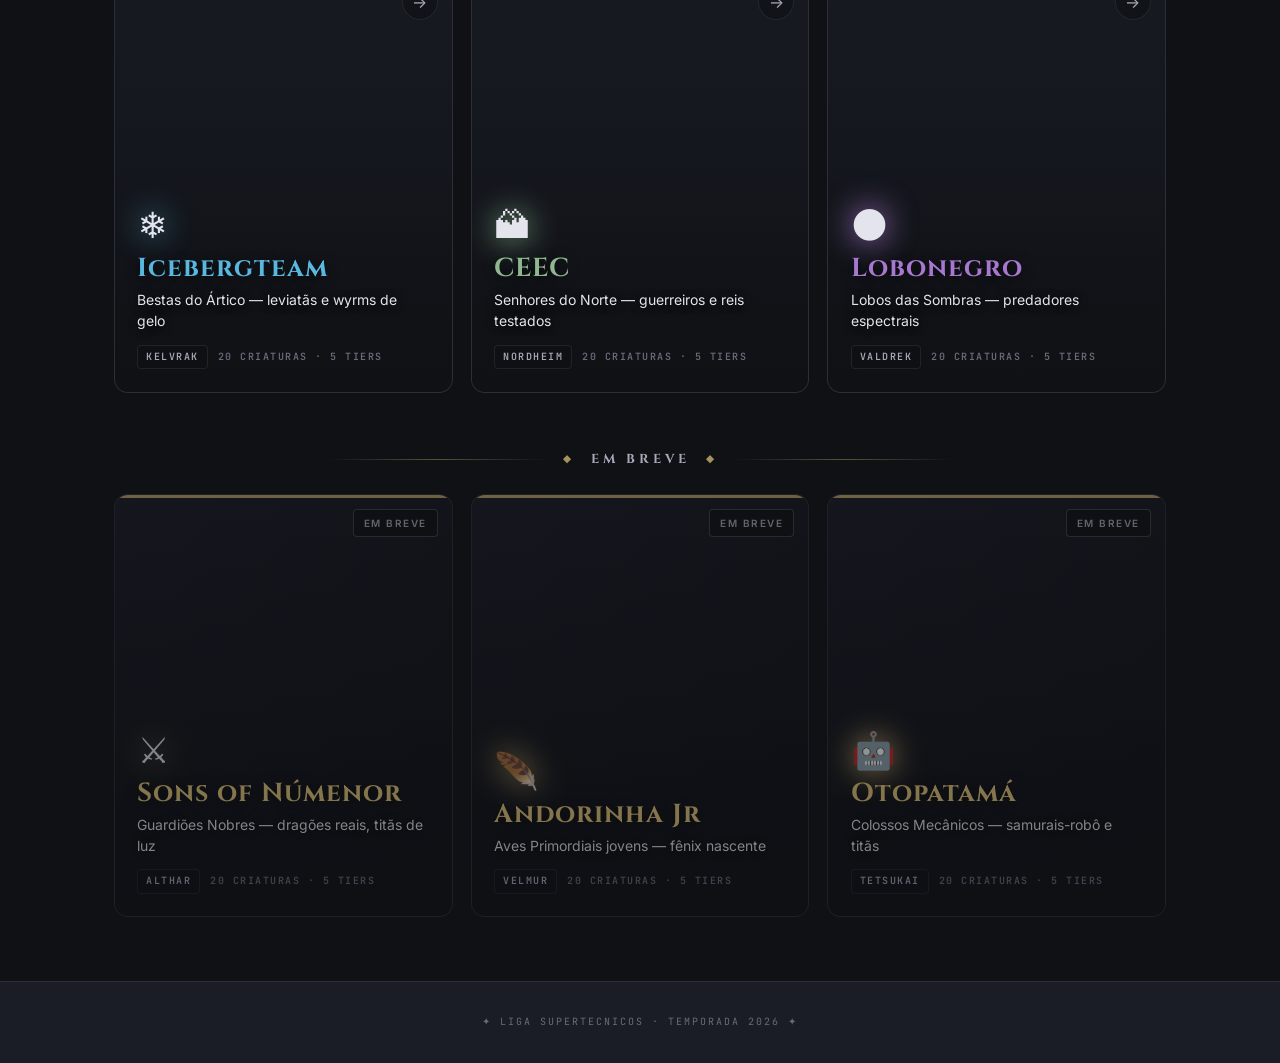
==== commit d4b39d53: "Add files via upload" ====
--- a/index.html
+++ b/index.html
@@ -2,7 +2,7 @@
 <html lang="pt-BR">
 <head>
 <meta charset="UTF-8">
-<meta name="viewport" content="width=device-width, initial-scale=1.0">
+<meta name="viewport" content="width=device-width, initial-scale=1.0, viewport-fit=cover">
 <title>Grimório · Liga Supertecnicos 2026</title>
 <meta name="description" content="Liga Supertecnicos 2026 — bestiário oficial e estado da liga em tempo real">
 <meta property="og:title" content="Grimório — Liga Supertecnicos">
@@ -19,10 +19,7 @@
   --border:rgba(255,255,255,0.08); --border-strong:rgba(255,255,255,0.20);
   --accent:#e8c87a; --accent-soft:rgba(232,200,122,0.10); --accent-strong:rgba(232,200,122,0.40);
   --tier-ss:#ff7878; --tier-ss-rgb:220,80,80;
-  --tier-s:#f0c060;  --tier-s-rgb:232,168,80;
-  --tier-a:#c8a4e8;  --tier-a-rgb:160,120,200;
-  --tier-b:#88c0e0;  --tier-b-rgb:80,140,180;
-  --tier-c:#a0c0a0;  --tier-c-rgb:120,140,120;
+  --tier-s:#f0c060;
 }
 * { margin: 0; padding: 0; box-sizing: border-box; }
 html { scroll-behavior: smooth; }
@@ -35,36 +32,72 @@
 }
 ::selection { background: var(--accent); color: var(--bg); }
 
-/* HEADER */
+.top-nav {
+  position: sticky; top: 0; z-index: 100;
+  background: rgba(15,17,21,.96);
+  backdrop-filter: blur(12px); -webkit-backdrop-filter: blur(12px);
+  border-bottom: 1px solid var(--border);
+  padding: 12px 1rem;
+}
+.top-nav-inner {
+  max-width: 1100px; margin: 0 auto;
+  display: flex; align-items: center; justify-content: space-between;
+  gap: 12px;
+}
+.top-nav-brand {
+  font-family: 'Cinzel', serif; font-size: 14px; font-weight: 700;
+  color: var(--accent); letter-spacing: 2px; text-transform: uppercase;
+}
+.top-nav-links { display: flex; gap: 8px; }
+.top-nav-link {
+  font-family: 'Inter', sans-serif; font-size: 12px; font-weight: 600;
+  letter-spacing: 1.5px; color: var(--text-secondary);
+  text-decoration: none; text-transform: uppercase;
+  padding: 9px 16px; border: 1px solid var(--border-strong); border-radius: 6px;
+  transition: all .2s; white-space: nowrap;
+  display: inline-flex; align-items: center; gap: 6px;
+}
+.top-nav-link:hover {
+  color: var(--accent); border-color: var(--accent);
+  background: var(--accent-soft);
+}
+.top-nav-link.primary {
+  color: var(--accent); border-color: var(--accent-strong);
+  background: var(--accent-soft);
+}
+.top-nav-link.primary:hover {
+  background: rgba(232,200,122,.18);
+  border-color: var(--accent);
+}
+
 .header {
-  text-align: center; padding: 3.5rem 1.5rem 2.5rem;
+  text-align: center; padding: 2.5rem 1.5rem 2rem;
   border-bottom: 1px solid var(--border);
   background: radial-gradient(ellipse at 50% 0%, var(--accent-soft) 0%, transparent 65%);
 }
 .header-ornament { display: flex; align-items: center; justify-content: center; gap: 14px; margin-bottom: 1rem; color: var(--accent); opacity: .55; }
 .header-ornament::before, .header-ornament::after { content: ''; width: 80px; height: 1px; background: linear-gradient(90deg, transparent, currentColor, transparent); }
-.header-sigil { font-size: 4.5rem; line-height: 1; margin-bottom: .85rem; display: block; filter: drop-shadow(0 0 32px var(--accent-strong)); }
+.header-sigil { font-size: 4rem; line-height: 1; margin-bottom: .5rem; display: block; filter: drop-shadow(0 0 32px var(--accent-strong)); }
 .header h1 {
   font-family: 'Cinzel', serif;
-  font-size: clamp(2.2rem, 6.5vw, 3.8rem);
+  font-size: clamp(2rem, 6vw, 3.4rem);
   font-weight: 700; color: var(--accent);
   letter-spacing: 4px; line-height: 1; text-transform: uppercase;
 }
 .header-sub {
-  font-size: 17px; color: var(--text-secondary);
+  font-size: 16px; color: var(--text-secondary);
   margin-top: 1rem; max-width: 560px;
   margin-left: auto; margin-right: auto; line-height: 1.6;
 }
 .header-meta {
   display: flex; justify-content: center; gap: 0;
-  margin-top: 2rem; flex-wrap: wrap;
+  margin-top: 1.75rem; flex-wrap: wrap;
   border: 1px solid var(--border); border-radius: 10px;
   background: var(--bg-card); max-width: 720px;
   margin-left: auto; margin-right: auto; overflow: hidden;
 }
 .header-meta-item {
-  flex: 1; min-width: 140px;
-  padding: 14px 16px;
+  flex: 1; min-width: 140px; padding: 12px 16px;
   font-size: 11px; font-weight: 600; letter-spacing: 1.5px;
   color: var(--text-tertiary); text-transform: uppercase;
   border-right: 1px solid var(--border); text-align: center;
@@ -72,17 +105,16 @@
 .header-meta-item:last-child { border-right: none; }
 .header-meta-item span {
   display: block; font-family: 'Cinzel', serif;
-  font-size: 22px; font-weight: 600; color: var(--accent);
+  font-size: 20px; font-weight: 600; color: var(--accent);
   margin-top: 4px;
 }
 
-/* MAIN */
-.main { max-width: 1100px; margin: 0 auto; width: 100%; padding: 2.5rem 1.5rem 5rem; flex: 1; }
+.main { max-width: 1100px; margin: 0 auto; width: 100%; padding: 2rem 1.5rem 4rem; flex: 1; }
 
 .section-title {
   display: flex; align-items: center; justify-content: center;
   gap: 16px; font-family: 'Cinzel', serif;
-  font-size: 14px; font-weight: 700;
+  font-size: 13px; font-weight: 700;
   letter-spacing: 4px; color: var(--text-secondary);
   margin: 0 0 1.5rem; text-transform: uppercase;
 }
@@ -92,19 +124,15 @@
   opacity: .35;
 }
 .section-title-icon { color: var(--accent); font-size: 10px; opacity: .7; }
-.section-title.section-spaced { margin-top: 4rem; }
-
-/* ═══════ HOME VIVA ═══════ */
+.section-title.section-spaced { margin-top: 3.5rem; }
+
 .home-status {
   text-align: center; padding: 1rem;
   margin-bottom: 1.5rem;
   font-size: 13px; color: var(--text-tertiary);
   font-family: 'JetBrains Mono', monospace; letter-spacing: 1px;
 }
-.home-status.loading { color: var(--accent); }
-.home-status.error { color: var(--tier-ss); }
-
-/* CONFRONTO COMPACTO (no index) */
+
 .home-confrontos {
   display: grid; gap: 12px;
   grid-template-columns: repeat(auto-fit, minmax(320px, 1fr));
@@ -116,13 +144,12 @@
   display: grid; grid-template-columns: 1fr auto 1fr;
   align-items: center; gap: 10px;
 }
-.home-confronto-team { font-size: 14px; }
-.home-confronto-team.left { text-align: right; }
-.home-confronto-team.right { text-align: left; }
 .home-confronto-team .name {
   font-family: 'Cinzel', serif; font-size: 14px;
   font-weight: 600; color: var(--text-tertiary);
 }
+.home-confronto-team.left { text-align: right; }
+.home-confronto-team.right { text-align: left; }
 .home-confronto-team.winner .name { color: var(--accent); font-weight: 700; }
 .home-confronto-team .pb {
   font-family: 'JetBrains Mono', monospace; font-size: 11px;
@@ -132,12 +159,7 @@
   font-family: 'Cinzel', serif; font-size: 14px;
   color: var(--text-tertiary); font-weight: 600;
 }
-.home-confronto-creature-mini {
-  display: inline-block; font-size: 11px;
-  color: var(--text-secondary); margin-top: 2px;
-}
-
-/* PRÓXIMA RODADA */
+
 .proxima-rodada {
   display: grid; gap: 8px;
   grid-template-columns: repeat(auto-fit, minmax(280px, 1fr));
@@ -154,7 +176,6 @@
 .proxima-confronto .vs { color: var(--text-tertiary); font-size: 11px; }
 .proxima-confronto .left { text-align: right; }
 
-/* HOME STANDINGS COMPACTO */
 .home-standings { display: grid; gap: 4px; max-width: 600px; margin: 0 auto; }
 .home-standing-row {
   display: grid; grid-template-columns: 32px 1fr auto auto;
@@ -166,24 +187,22 @@
 .home-standing-row .pos { font-family: 'Cinzel', serif; color: var(--text-tertiary); font-weight: 700; }
 .home-standing-row.top1 .pos { color: var(--accent); }
 .home-standing-row .name { font-family: 'Cinzel', serif; color: var(--text-primary); font-weight: 600; }
-.home-standing-row .v { font-family: 'JetBrains Mono', monospace; font-weight: 600; color: var(--text-primary); }
+.home-standing-row .v { font-family: 'JetBrains Mono', monospace; font-weight: 600; }
 .home-standing-row.top1 .v { color: var(--accent); }
 .home-standing-row .pts { font-family: 'JetBrains Mono', monospace; font-size: 12px; color: var(--text-secondary); }
 
-.home-cta {
-  text-align: center; padding-top: 1rem;
-}
+.home-cta { text-align: center; padding-top: 1.25rem; }
 .home-cta a {
   display: inline-flex; align-items: center; gap: 8px;
-  font-family: 'Cinzel', serif; font-size: 12px;
+  font-family: 'Cinzel', serif; font-size: 13px; font-weight: 600;
   color: var(--accent); text-decoration: none;
   letter-spacing: 2px; text-transform: uppercase;
-  padding: 10px 22px; border: 1px solid var(--border-strong);
+  padding: 12px 28px; border: 1px solid var(--accent-strong);
   border-radius: 6px; transition: all .2s;
-}
-.home-cta a:hover { background: var(--accent-soft); border-color: var(--accent); }
-
-/* ═══════ GRIMORIO CARDS (já existente) ═══════ */
+  background: var(--accent-soft);
+}
+.home-cta a:hover { background: rgba(232,200,122,.18); border-color: var(--accent); }
+
 .grimorio-grid {
   display: grid;
   grid-template-columns: repeat(auto-fill, minmax(280px, 1fr));
@@ -263,43 +282,56 @@
   background: linear-gradient(135deg, rgba(40,35,50,.6) 0%, rgba(20,18,25,.9) 100%);
 }
 
-/* FOOTER */
 .footer {
   border-top: 1px solid var(--border);
-  padding: 2.5rem 1.5rem; text-align: center;
+  padding: 2rem 1.5rem; text-align: center;
   background: var(--bg-card);
 }
-.footer-actions { display: flex; gap: 12px; justify-content: center; flex-wrap: wrap; margin-bottom: 1.5rem; }
-.footer-btn {
-  display: inline-flex; align-items: center; gap: 8px;
-  font-family: 'Cinzel', serif; font-size: 13px; font-weight: 600;
-  letter-spacing: 1.5px; color: var(--accent); text-decoration: none;
-  background: transparent; border: 1px solid var(--border-strong);
-  padding: 10px 22px; border-radius: 6px; transition: all .25s;
-}
-.footer-btn:hover { background: var(--accent-soft); border-color: var(--accent); transform: translateY(-1px); }
 .footer-credit {
   font-family: 'JetBrains Mono', monospace; font-size: 10px;
   color: var(--text-tertiary); letter-spacing: 2px; text-transform: uppercase;
 }
 
-@media (max-width: 600px) {
-  .header { padding: 2.5rem 1rem 2rem; }
-  .header h1 { font-size: 2rem; letter-spacing: 2px; }
-  .header-sigil { font-size: 3.5rem; }
+@media (max-width: 700px) {
+  .top-nav { padding: 10px 12px; }
+  .top-nav-link { font-size: 11px; padding: 8px 12px; letter-spacing: 1px; }
+  .top-nav-brand { font-size: 12px; }
+
+  .header { padding: 2rem 1rem 1.5rem; }
+  .header h1 { font-size: 1.9rem; letter-spacing: 2px; }
+  .header-sigil { font-size: 3.2rem; }
+  .header-sub { font-size: 14px; }
   .header-meta-item { min-width: 50%; border-right: none; border-bottom: 1px solid var(--border); }
   .header-meta-item:nth-child(odd) { border-right: 1px solid var(--border); }
-  .main { padding: 2rem 1rem 3rem; }
+  .header-meta-item span { font-size: 17px; }
+  .main { padding: 1.5rem 1rem 2.5rem; }
   .grimorio-grid { grid-template-columns: 1fr; gap: 14px; }
   .grimorio-card { aspect-ratio: 16 / 11; }
   .home-confrontos { grid-template-columns: 1fr; }
   .home-confronto { padding: 12px; }
   .home-standing-row { grid-template-columns: 24px 1fr auto auto; padding: 8px 12px; gap: 8px; font-size: 13px; }
-  .footer { padding: 2rem 1rem; }
+  .footer { padding: 1.5rem 1rem; }
+}
+
+@media (max-width: 420px) {
+  .top-nav-inner { gap: 6px; flex-wrap: wrap; }
+  .top-nav-brand { width: 100%; text-align: center; order: -1; margin-bottom: 4px; }
+  .top-nav-links { width: 100%; justify-content: center; }
+  .top-nav-link { font-size: 10px; padding: 7px 10px; flex: 1; justify-content: center; }
 }
 </style>
 </head>
 <body>
+
+<nav class="top-nav">
+  <div class="top-nav-inner">
+    <span class="top-nav-brand">Grimório</span>
+    <div class="top-nav-links">
+      <a href="./regulamento-fase-alpha.html" class="top-nav-link">✦ Regulamento</a>
+      <a href="./cronica-alpha.html" class="top-nav-link primary">⚡ Crônica</a>
+    </div>
+  </div>
+</nav>
 
 <header class="header">
   <div class="header-ornament">
@@ -318,12 +350,10 @@
 
 <main class="main">
 
-  <!-- HOME VIVA — preenchida pelo JS -->
   <div id="home-viva">
-    <div class="home-status loading">Carregando estado da liga...</div>
+    <div class="home-status">Carregando estado da liga...</div>
   </div>
 
-  <!-- GRIMÓRIOS ATIVOS -->
   <div class="section-title section-spaced">
     <span class="section-title-icon">◆</span>
     Grimórios Ativos
@@ -406,7 +436,7 @@
   </div>
   <div class="grimorio-grid">
 
-    <div class="grimorio-card soon" style="--card-accent:#888;">
+    <div class="grimorio-card soon">
       <div class="card-placeholder-bg"></div><div class="card-shade"></div><div class="card-accent-line"></div><div class="card-soon-badge">Em breve</div>
       <div class="card-content">
         <span class="card-sigil">⚔</span>
@@ -416,7 +446,7 @@
       </div>
     </div>
 
-    <div class="grimorio-card soon" style="--card-accent:#888;">
+    <div class="grimorio-card soon">
       <div class="card-placeholder-bg"></div><div class="card-shade"></div><div class="card-accent-line"></div><div class="card-soon-badge">Em breve</div>
       <div class="card-content">
         <span class="card-sigil">🪶</span>
@@ -426,7 +456,7 @@
       </div>
     </div>
 
-    <div class="grimorio-card soon" style="--card-accent:#888;">
+    <div class="grimorio-card soon">
       <div class="card-placeholder-bg"></div><div class="card-shade"></div><div class="card-accent-line"></div><div class="card-soon-badge">Em breve</div>
       <div class="card-content">
         <span class="card-sigil">🤖</span>
@@ -441,17 +471,10 @@
 </main>
 
 <footer class="footer">
-  <div class="footer-actions">
-    <a href="./regulamento-fase-alpha.html" class="footer-btn">✦ Regulamento</a>
-    <a href="./cronica-alpha.html" class="footer-btn">✦ Crônica da Liga</a>
-  </div>
   <div class="footer-credit">✦ Liga Supertecnicos · Temporada 2026 ✦</div>
 </footer>
 
 <script>
-// ═══════════════════════════════════════════
-// HOME VIVA — lê dados.csv e confrontos.csv
-// ═══════════════════════════════════════════
 const TIMES_ALPHA = ["Ironverdict","Icebergteam","Andorinha","CEEC","Varelitas","Lobonegro"];
 const SIGIL = { Ironverdict:"⚙", Icebergteam:"❄", Andorinha:"🦅", CEEC:"🏔", Varelitas:"🐺", Lobonegro:"🌑" };
 
@@ -544,7 +567,6 @@
 function renderHomeViva(rodadasProcessadas, confrontosMap) {
   const root = document.getElementById("home-viva");
   if (rodadasProcessadas.length === 0) {
-    // Nenhuma rodada com dados — só mostra próxima rodada se confrontos[1] existir
     const proxConf = confrontosMap[1];
     if (proxConf && proxConf.length > 0) {
       root.innerHTML = `
@@ -561,9 +583,10 @@
               <span>${SIGIL[b]} ${b}</span>
             </div>`).join("")}
         </div>
+        <div class="home-cta"><a href="./cronica-alpha.html">Ver crônica completa →</a></div>
       `;
     } else {
-      root.innerHTML = `<div class="home-status">A liga ainda não começou — confira os grimórios abaixo.</div>`;
+      root.innerHTML = `<div class="home-status">A liga ainda não começou.</div>`;
     }
     return;
   }
@@ -604,7 +627,6 @@
     html += `</div>`;
   }
 
-  // Próxima rodada
   if (proxConf && proxConf.length > 0) {
     html += `
       <div class="section-title section-spaced" style="margin-top: 2.5rem;">
@@ -623,7 +645,6 @@
     `;
   }
 
-  // Top 3
   html += `
     <div class="section-title section-spaced" style="margin-top: 2.5rem;">
       <span class="section-title-icon">◆</span>
@@ -640,7 +661,7 @@
         </div>`).join("")}
     </div>
     <div class="home-cta">
-      <a href="./cronica-alpha.html">Ver liga completa →</a>
+      <a href="./cronica-alpha.html">Ver crônica completa →</a>
     </div>
   `;
 
@@ -655,16 +676,14 @@
     ]);
 
     if (!dadosRes.ok) {
-      document.getElementById("home-viva").innerHTML = `<div class="home-status error">dados.csv não encontrado</div>`;
+      document.getElementById("home-viva").innerHTML = `<div class="home-status">dados.csv não encontrado</div>`;
       return;
     }
-
     const dadosCsv = await dadosRes.text();
     const confCsv = confRes.ok ? await confRes.text() : "";
 
     const dados = parseDados(dadosCsv);
     const confrontosMap = parseConfrontos(confCsv);
-
     const rodadasProcessadas = [];
     Object.keys(dados).map(Number).sort((a, b) => a - b).forEach(rod => {
       rodadasProcessadas.push(processRodada(rod, dados[rod], confrontosMap[rod]));
@@ -672,7 +691,7 @@
 
     renderHomeViva(rodadasProcessadas, confrontosMap);
   } catch (err) {
-    document.getElementById("home-viva").innerHTML = `<div class="home-status error">Erro: ${err.message}</div>`;
+    document.getElementById("home-viva").innerHTML = `<div class="home-status">Erro: ${err.message}</div>`;
   }
 }
 
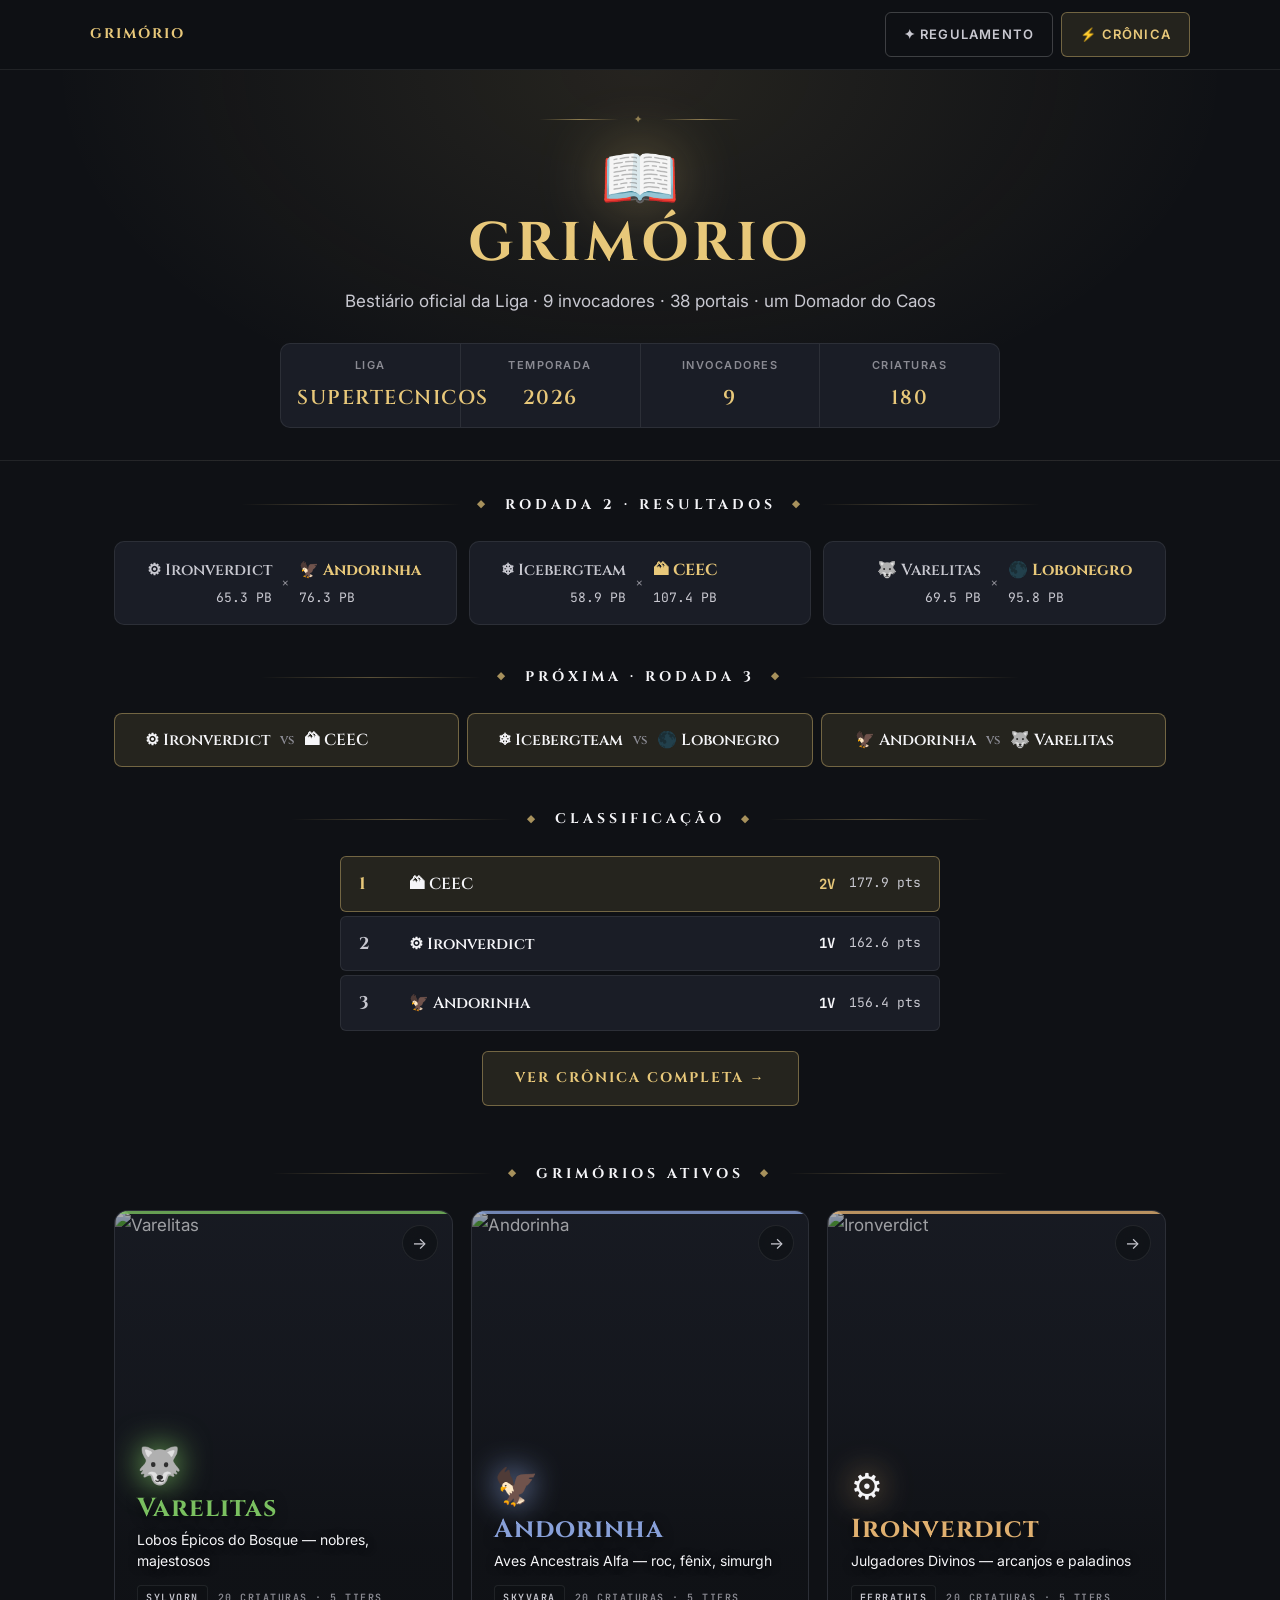
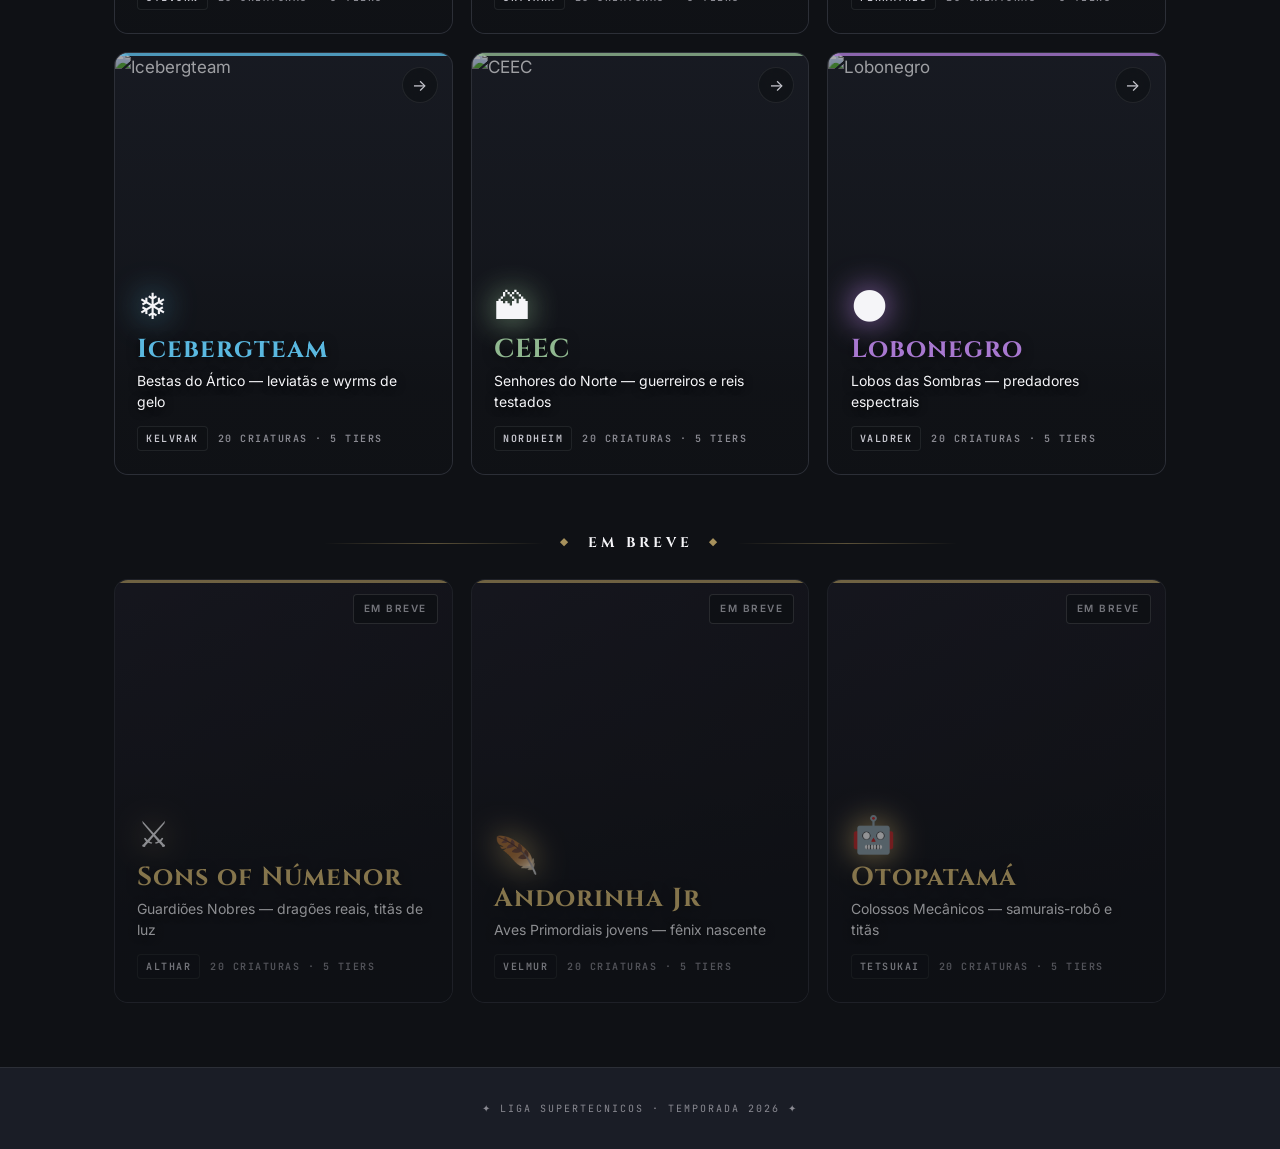
==== commit ef9df7fc: "Add files via upload" ====
--- a/index.html
+++ b/index.html
@@ -15,7 +15,7 @@
 <style>
 :root {
   --bg:#0f1115; --bg-card:#1a1d26; --bg-surface:#232633;
-  --text-primary:#e4e4ec; --text-secondary:#a8a8b8; --text-tertiary:#6a6a7a;
+  --text-primary:#f5f5f8; --text-secondary:#c8c8d0; --text-tertiary:#8a8a92;
   --border:rgba(255,255,255,0.08); --border-strong:rgba(255,255,255,0.20);
   --accent:#e8c87a; --accent-soft:rgba(232,200,122,0.10); --accent-strong:rgba(232,200,122,0.40);
   --tier-ss:#ff7878; --tier-ss-rgb:220,80,80;
@@ -26,7 +26,7 @@
 body {
   background: var(--bg); color: var(--text-primary);
   font-family: 'Inter', system-ui, sans-serif;
-  font-size: 16px; line-height: 1.65; min-height: 100vh;
+  font-size: 17px; line-height: 1.75; min-height: 100vh;
   display: flex; flex-direction: column;
   -webkit-font-smoothing: antialiased;
 }
@@ -50,10 +50,10 @@
 }
 .top-nav-links { display: flex; gap: 8px; }
 .top-nav-link {
-  font-family: 'Inter', sans-serif; font-size: 12px; font-weight: 600;
-  letter-spacing: 1.5px; color: var(--text-secondary);
+  font-family: 'Inter', sans-serif; font-size: 13px; font-weight: 600;
+  letter-spacing: 1.2px; color: var(--text-secondary);
   text-decoration: none; text-transform: uppercase;
-  padding: 9px 16px; border: 1px solid var(--border-strong); border-radius: 6px;
+  padding: 10px 18px; border: 1px solid var(--border-strong); border-radius: 6px;
   transition: all .2s; white-space: nowrap;
   display: inline-flex; align-items: center; gap: 6px;
 }
@@ -85,9 +85,9 @@
   letter-spacing: 4px; line-height: 1; text-transform: uppercase;
 }
 .header-sub {
-  font-size: 16px; color: var(--text-secondary);
-  margin-top: 1rem; max-width: 560px;
-  margin-left: auto; margin-right: auto; line-height: 1.6;
+  font-size: 17px; color: var(--text-secondary);
+  margin-top: 1rem; max-width: 600px;
+  margin-left: auto; margin-right: auto; line-height: 1.65;
 }
 .header-meta {
   display: flex; justify-content: center; gap: 0;
@@ -114,8 +114,8 @@
 .section-title {
   display: flex; align-items: center; justify-content: center;
   gap: 16px; font-family: 'Cinzel', serif;
-  font-size: 13px; font-weight: 700;
-  letter-spacing: 4px; color: var(--text-secondary);
+  font-size: 14px; font-weight: 700;
+  letter-spacing: 4px; color: var(--text-primary);
   margin: 0 0 1.5rem; text-transform: uppercase;
 }
 .section-title::before, .section-title::after {
@@ -145,19 +145,19 @@
   align-items: center; gap: 10px;
 }
 .home-confronto-team .name {
-  font-family: 'Cinzel', serif; font-size: 14px;
-  font-weight: 600; color: var(--text-tertiary);
+  font-family: 'Cinzel', serif; font-size: 16px;
+  font-weight: 600; color: var(--text-secondary);
 }
 .home-confronto-team.left { text-align: right; }
 .home-confronto-team.right { text-align: left; }
 .home-confronto-team.winner .name { color: var(--accent); font-weight: 700; }
 .home-confronto-team .pb {
-  font-family: 'JetBrains Mono', monospace; font-size: 11px;
-  color: var(--text-secondary); margin-top: 2px;
+  font-family: 'JetBrains Mono', monospace; font-size: 13px;
+  color: var(--text-secondary); margin-top: 3px;
 }
 .home-confronto-vs {
-  font-family: 'Cinzel', serif; font-size: 14px;
-  color: var(--text-tertiary); font-weight: 600;
+  font-family: 'Cinzel', serif; font-size: 16px;
+  color: var(--text-tertiary); font-weight: 700;
 }
 
 .proxima-rodada {
@@ -168,36 +168,37 @@
 .proxima-confronto {
   background: var(--accent-soft);
   border: 1px solid var(--accent-strong);
-  border-radius: 8px; padding: 10px 14px;
+  border-radius: 8px; padding: 12px 16px;
   display: grid; grid-template-columns: 1fr auto 1fr;
-  gap: 10px; font-family: 'Cinzel', serif; font-size: 14px;
+  gap: 10px; font-family: 'Cinzel', serif; font-size: 16px;
+  font-weight: 600;
   color: var(--text-primary); align-items: center;
 }
-.proxima-confronto .vs { color: var(--text-tertiary); font-size: 11px; }
+.proxima-confronto .vs { color: var(--text-tertiary); font-size: 13px; font-weight: 600; }
 .proxima-confronto .left { text-align: right; }
 
 .home-standings { display: grid; gap: 4px; max-width: 600px; margin: 0 auto; }
 .home-standing-row {
-  display: grid; grid-template-columns: 32px 1fr auto auto;
-  gap: 12px; padding: 10px 16px;
+  display: grid; grid-template-columns: 36px 1fr auto auto;
+  gap: 14px; padding: 12px 18px;
   background: var(--bg-card); border: 1px solid var(--border);
-  border-radius: 6px; align-items: center; font-size: 14px;
+  border-radius: 6px; align-items: center; font-size: 16px;
 }
 .home-standing-row.top1 { background: var(--accent-soft); border-color: var(--accent-strong); }
-.home-standing-row .pos { font-family: 'Cinzel', serif; color: var(--text-tertiary); font-weight: 700; }
+.home-standing-row .pos { font-family: 'Cinzel', serif; color: var(--text-secondary); font-weight: 700; font-size: 17px; }
 .home-standing-row.top1 .pos { color: var(--accent); }
 .home-standing-row .name { font-family: 'Cinzel', serif; color: var(--text-primary); font-weight: 600; }
-.home-standing-row .v { font-family: 'JetBrains Mono', monospace; font-weight: 600; }
+.home-standing-row .v { font-family: 'JetBrains Mono', monospace; font-weight: 700; font-size: 14px; }
 .home-standing-row.top1 .v { color: var(--accent); }
-.home-standing-row .pts { font-family: 'JetBrains Mono', monospace; font-size: 12px; color: var(--text-secondary); }
+.home-standing-row .pts { font-family: 'JetBrains Mono', monospace; font-size: 13px; color: var(--text-secondary); }
 
 .home-cta { text-align: center; padding-top: 1.25rem; }
 .home-cta a {
   display: inline-flex; align-items: center; gap: 8px;
-  font-family: 'Cinzel', serif; font-size: 13px; font-weight: 600;
+  font-family: 'Cinzel', serif; font-size: 14px; font-weight: 700;
   color: var(--accent); text-decoration: none;
   letter-spacing: 2px; text-transform: uppercase;
-  padding: 12px 28px; border: 1px solid var(--accent-strong);
+  padding: 14px 32px; border: 1px solid var(--accent-strong);
   border-radius: 6px; transition: all .2s;
   background: var(--accent-soft);
 }
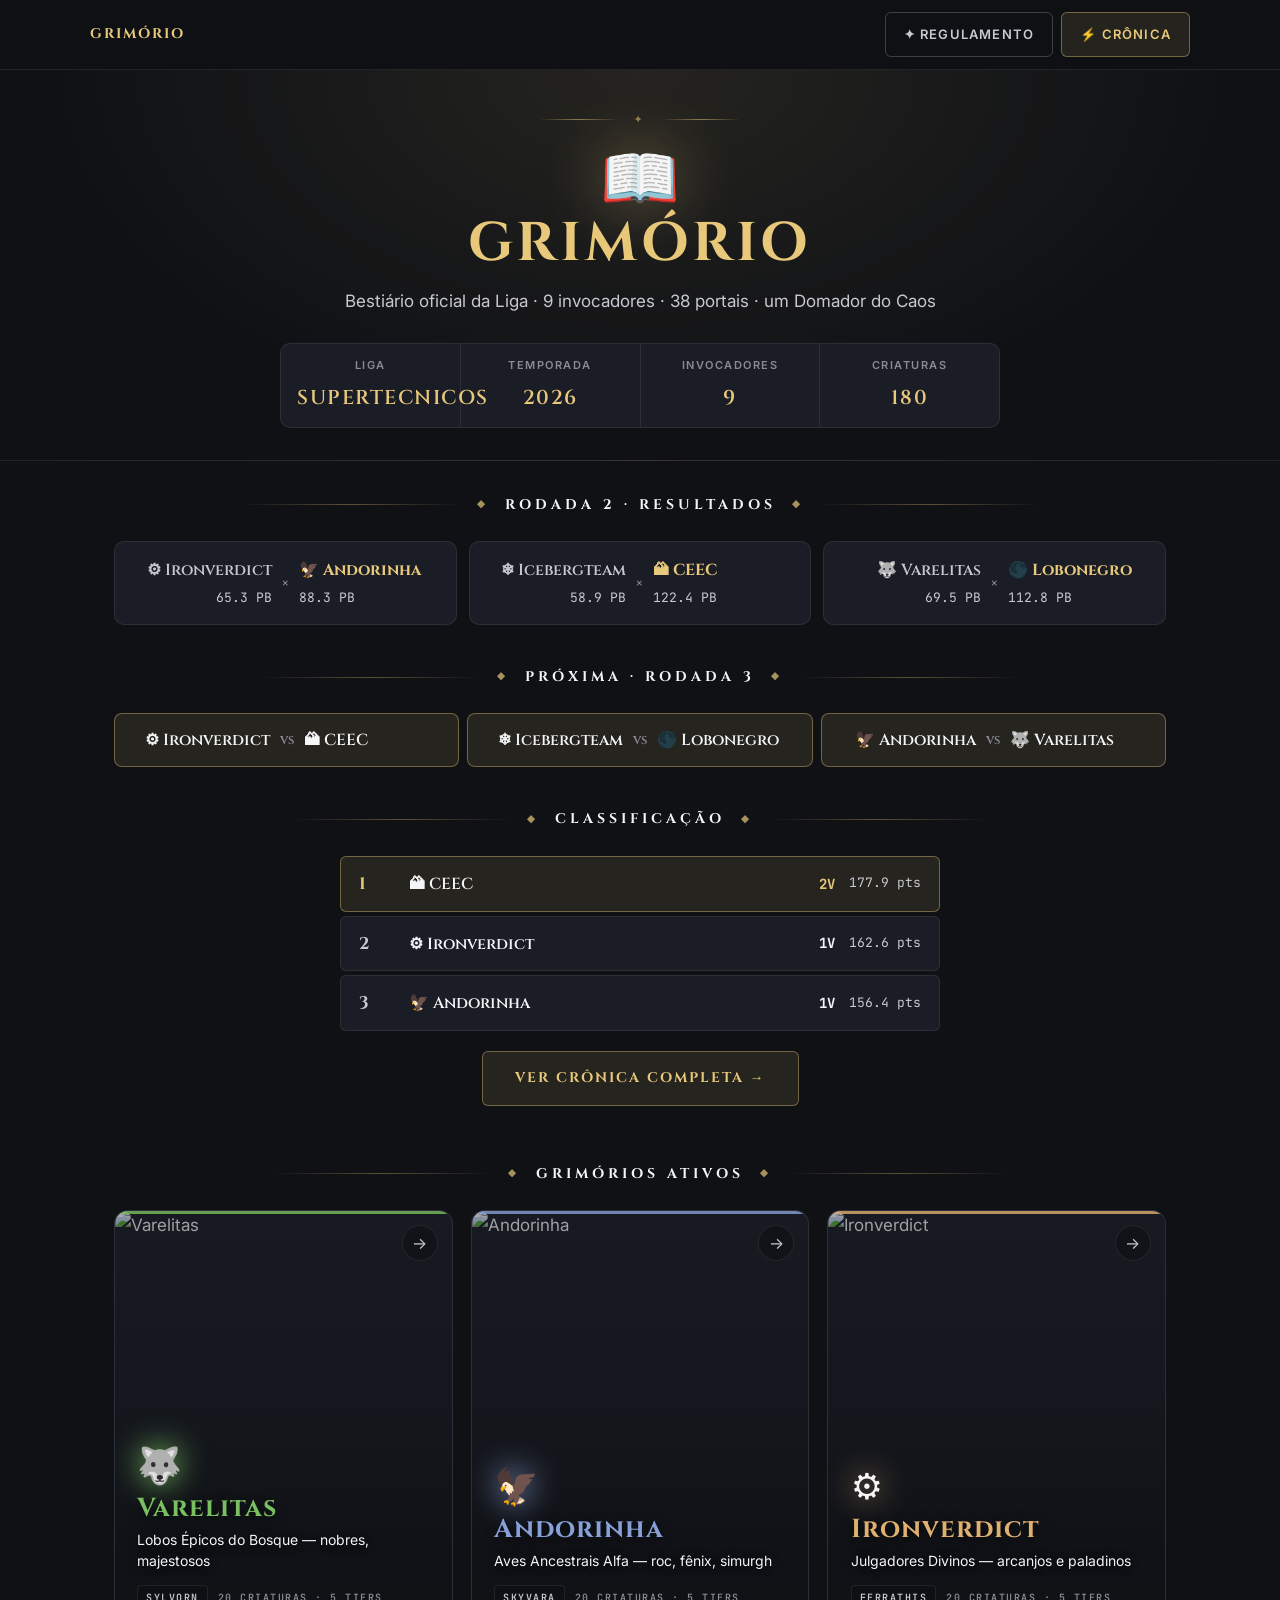
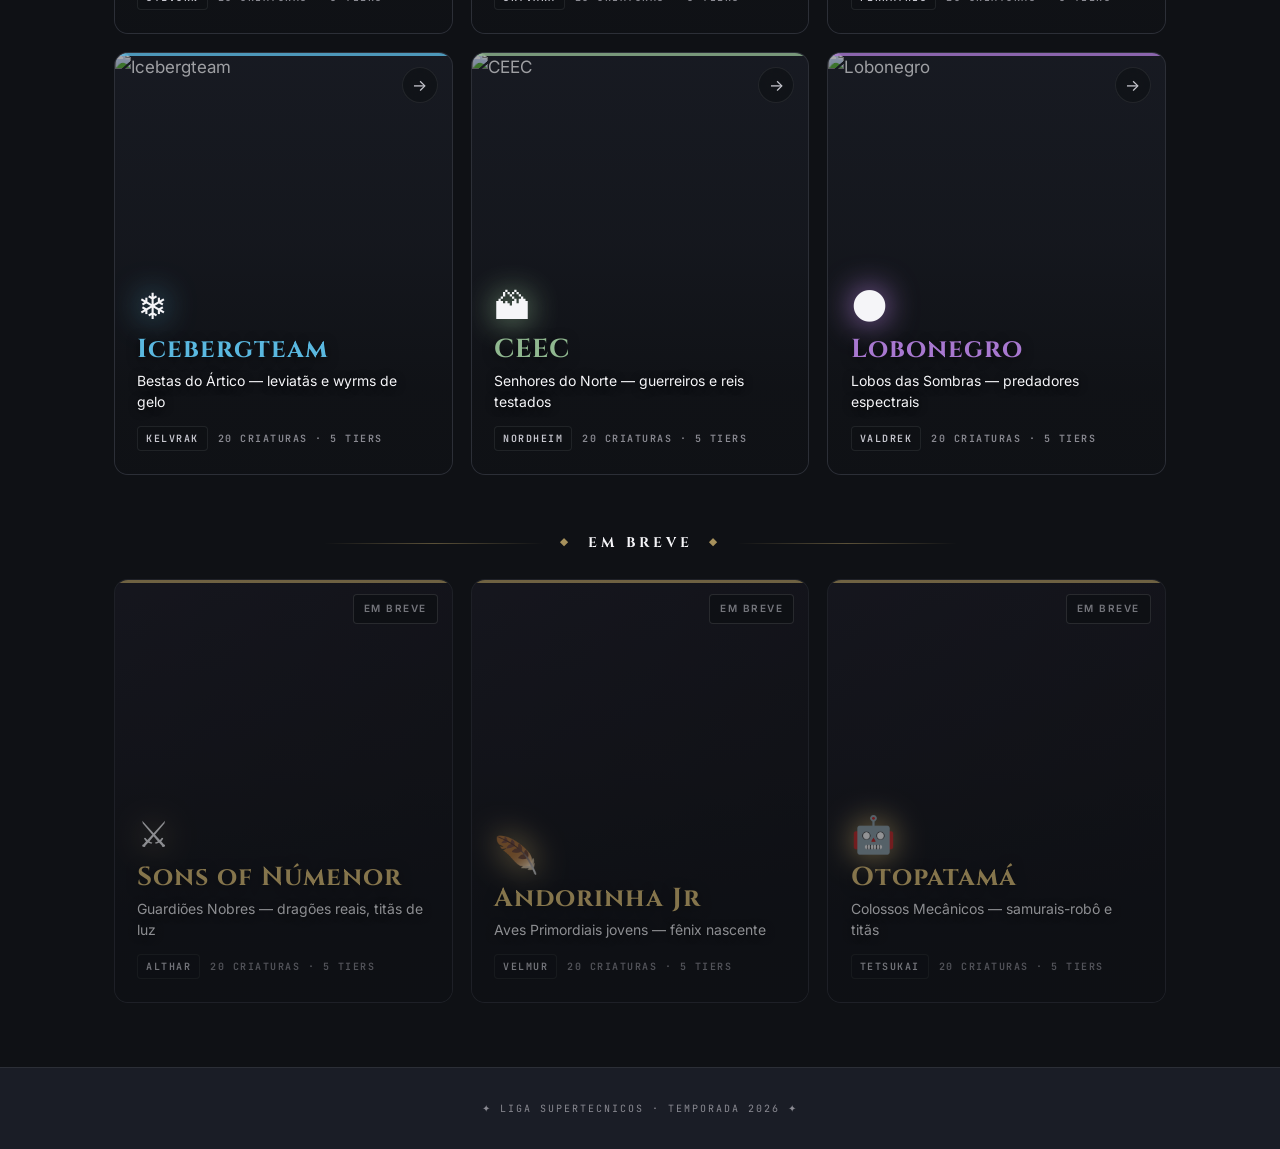
==== commit bf6a99ec: "Add files via upload" ====
--- a/index.html
+++ b/index.html
@@ -482,12 +482,12 @@
 function calcTier(pts, conquistas) {
   if (pts >= 115 && conquistas.includes("Soberano")) return "SS";
   if (pts >= 100 && (conquistas.includes("Soberano") || conquistas.includes("Despertar"))) return "S";
-  if (pts >= 90) return "A"; if (pts >= 80) return "B"; if (pts >= 65) return "C";
+  if (pts >= 90) return "A"; if (pts >= 75) return "B"; if (pts >= 50) return "C";
   return null;
 }
 function calcDespertar(pts) {
-  if (pts >= 110) return 19; if (pts >= 100) return 13;
-  if (pts >= 90) return 9; if (pts >= 80) return 5; return 0;
+  if (pts >= 110) return 38; if (pts >= 100) return 26;
+  if (pts >= 90) return 18; if (pts >= 80) return 10; return 0;
 }
 function calcConquistas(pts, ranking) {
   const cqs = [];
@@ -500,8 +500,8 @@
   if (!tier) return pts;
   const tierBonus = {C:0,B:3,A:6,S:10,SS:15};
   let pb = pts + (tierBonus[tier] || 0);
-  if (conquistas.includes("Soberano")) pb += 10;
-  if (conquistas.includes("Arauto")) pb += 3;
+  if (conquistas.includes("Soberano")) pb += 20;
+  if (conquistas.includes("Arauto")) pb += 15;
   pb += calcDespertar(pts);
   return pb;
 }
